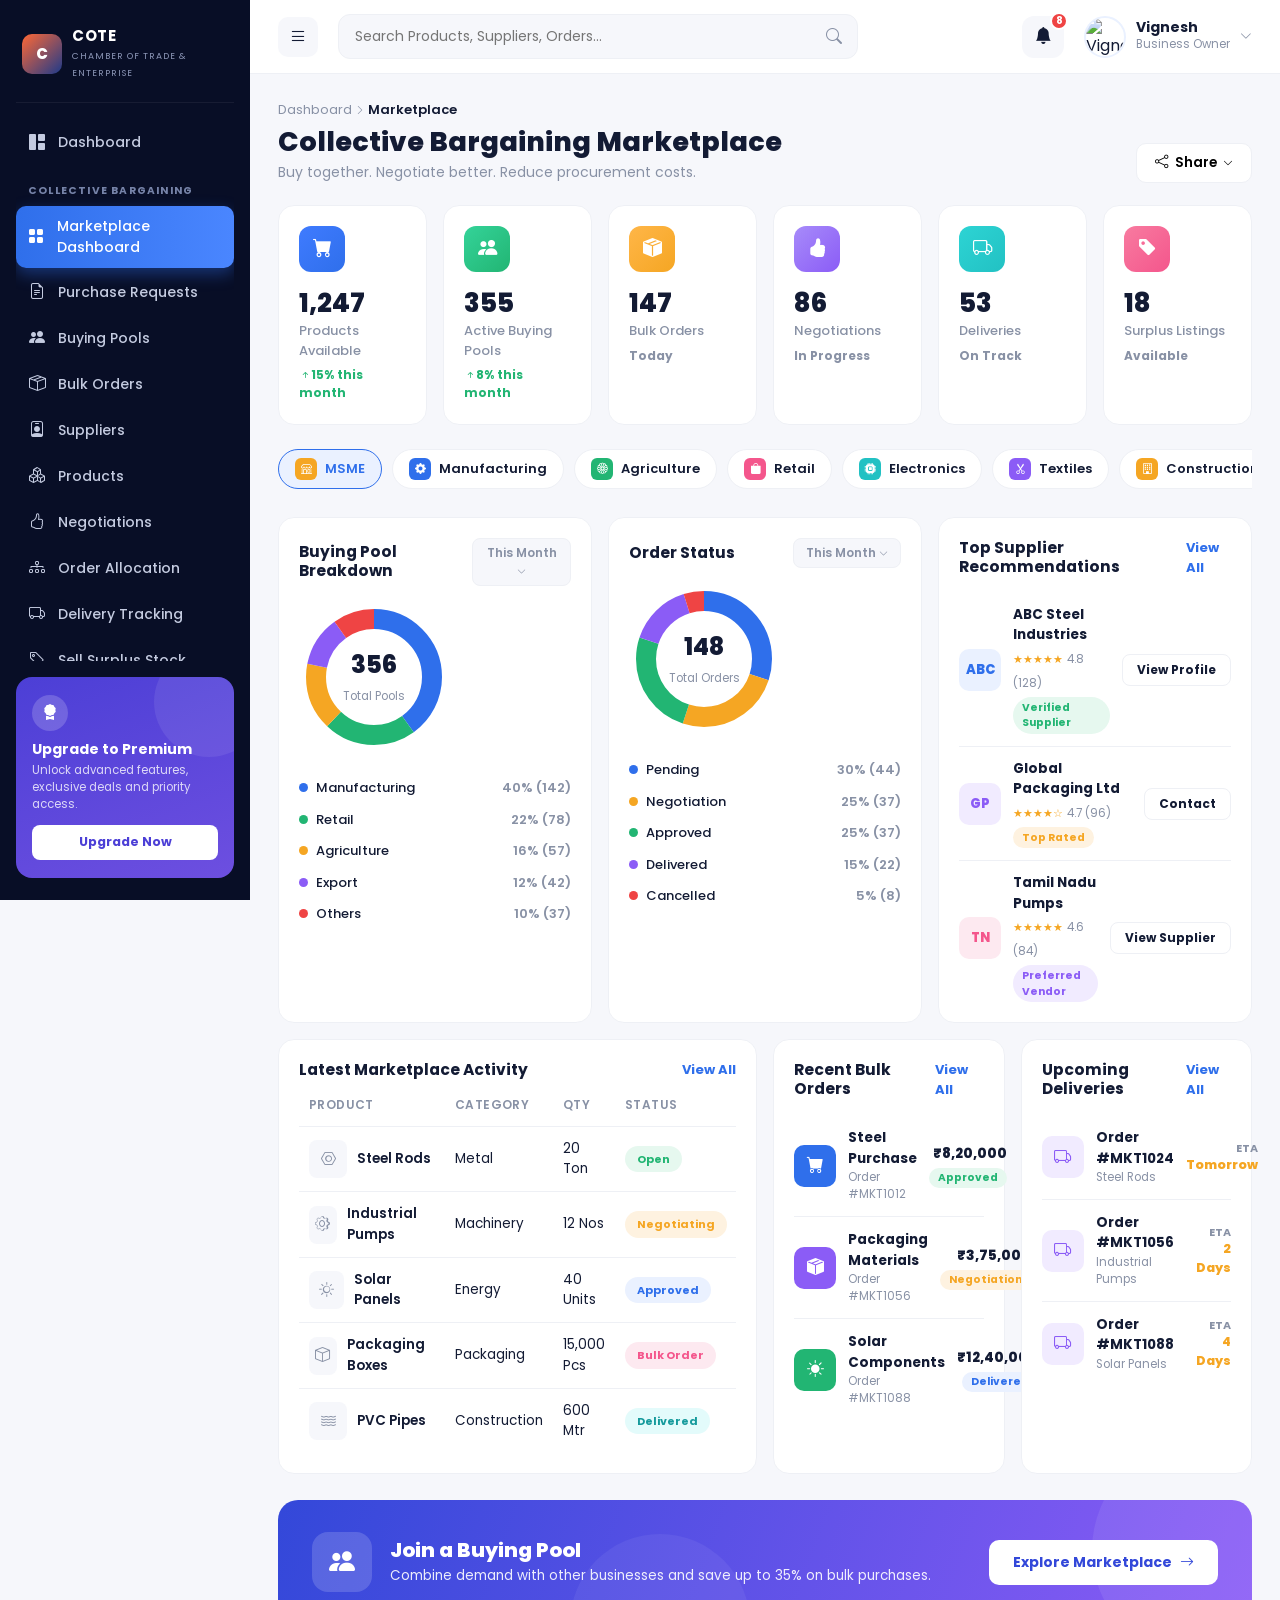
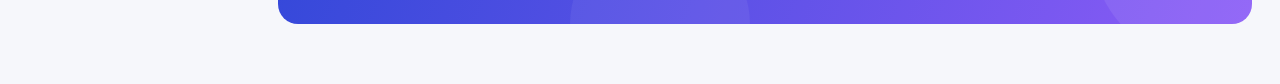
==== business-aitechnology.html @ 26757ec9 "Add files via upload initial website upload" ====
<!DOCTYPE html>
<html lang="en">
<head>
<meta charset="UTF-8">
<meta name="viewport" content="width=device-width, initial-scale=1.0">
<title>COTE | Collective Bargaining Marketplace</title>
<link href="https://cdn.jsdelivr.net/npm/bootstrap@5.3.3/dist/css/bootstrap.min.css" rel="stylesheet">
<link href="https://cdn.jsdelivr.net/npm/bootstrap-icons@1.11.3/font/bootstrap-icons.css" rel="stylesheet">
<link href="https://fonts.googleapis.com/css2?family=Poppins:wght@400;500;600;700;800&display=swap" rel="stylesheet">
<style>
:root{
  --navy:#0d1a3f;
  --navy-2:#101f4c;
  --blue:#2f6feb;
  --blue-light:#eaf1ff;
  --green:#22b573;
  --green-light:#e6f8ef;
  --orange:#f5a623;
  --orange-light:#fef2e0;
  --purple:#8b5cf6;
  --purple-light:#f1ebff;
  --teal:#22c1c3;
  --teal-light:#e3fbfb;
  --pink:#f4568c;
  --pink-light:#fde9f0;
  --red:#ef4444;
  --text-dark:#131b34;
  --text-muted:#8891a5;
  --border:#eef0f5;
  --bg:#f6f7fb;
  --card-radius:16px;
   --navy-darker:#080E26; 
}
*{box-sizing:border-box;}
body{
 font-family:'Poppins',sans-serif;
    background:var(--bg);
    color:var(--text-dark);
    -webkit-font-smoothing:antialiased;
}
a{text-decoration:none;color:inherit;}
::-webkit-scrollbar{width:8px;height:8px;}
::-webkit-scrollbar-thumb{background:#d7dbe6;border-radius:10px;}

/* ============ LAYOUT ============ */
.app-shell{display:flex;min-height:100vh;}

/* ============ SIDEBAR ============ */
.sidebar{
  width:250px;
  min-width:250px;
   background:var(--navy-darker);color:#CBD5E1;padding:24px 18px 20px;
  color:#fff;
  display:flex;
  flex-direction:column;
  padding:22px 16px;
  position:fixed;
  top:0;left:0;bottom:0;
  z-index:1040;
  transition:transform .35s ease;
}

.brand{
    display:flex;align-items:center;gap:10px;
    padding:6px 6px 22px;
    border-bottom:1px solid rgba(255,255,255,0.06);
    margin-bottom:18px;
  }
  .brand .logo-mark{
    width:40px;height:40px;border-radius:10px;
    background:linear-gradient(135deg,#FF6835,#1E3A8A);
    display:flex;align-items:center;justify-content:center;
    font-weight:800;color:#fff;font-size:15px;letter-spacing:.5px;
    flex-shrink:0;
  }
  .brand .brand-text{line-height:1.1;}
  .brand .brand-text b{display:block;font-size:15px;color:#fff;letter-spacing:.5px;}
  .brand .brand-text span{font-size:9px;color:#8B95B5;letter-spacing:1px;text-transform:uppercase;}

@keyframes spinIn{from{transform:rotate(-90deg) scale(.5);opacity:0;}to{transform:rotate(0) scale(1);opacity:1;}}
.sidebar .brand h1{font-size:19px;font-weight:800;letter-spacing:1px;margin:0;line-height:1;}
.sidebar .brand small{font-size:9px;letter-spacing:2px;color:#9aa4c2;display:block;margin-top:2px;}

.nav-section-label{
  font-size:10.5px;letter-spacing:1.2px;color:#7683a8;
  padding:16px 12px 6px;font-weight:700;
}
.sidebar-nav{list-style:none;padding:0;margin:0;flex:1;overflow-y:auto;}
.sidebar-nav li{margin-bottom:2px;}
.sidebar-nav a{
  display:flex;align-items:center;gap:12px;
  padding:10px 12px;border-radius:10px;
  color:#c4cbe0;font-size:14px;font-weight:500;
  transition:all .2s ease;position:relative;
}
.sidebar-nav a i{font-size:16px;width:18px;text-align:center;}
.sidebar-nav a:hover{background:rgba(255,255,255,.06);color:#fff;transform:translateX(3px);}
.sidebar-nav a.active{
  background:linear-gradient(90deg,var(--blue),#4a86ff);
  color:#fff;
  box-shadow:0 6px 16px rgba(47,111,235,.4);
}

.premium-card{
  margin-top:16px;
  background:linear-gradient(160deg,#4c3fd6,#6d4fe0);
  border-radius:16px;padding:18px 16px;
  position:relative;overflow:hidden;
}
.premium-card::after{
  content:"";position:absolute;right:-30px;top:-30px;
  width:110px;height:110px;border-radius:50%;
  background:rgba(255,255,255,.08);
}
.premium-card .crown{
  width:36px;height:36px;border-radius:50%;background:rgba(255,255,255,.18);
  display:flex;align-items:center;justify-content:center;margin-bottom:10px;
}
.premium-card h6{font-size:14px;font-weight:700;margin-bottom:4px;}
.premium-card p{font-size:11.5px;color:#dcd7f7;margin-bottom:12px;}
.premium-card .btn-upgrade{
  background:#fff;color:#4c3fd6;font-weight:700;font-size:12.5px;
  border:none;padding:8px 16px;border-radius:8px;width:100%;
  transition:transform .2s ease;
}
.premium-card .btn-upgrade:hover{transform:translateY(-2px);box-shadow:0 6px 14px rgba(0,0,0,.25);}

/* ============ MAIN ============ */
.main-content{
  margin-left:250px;
  flex:1;
  min-width:0;
  transition:margin-left .35s ease;
}
.topbar{
  background:#fff;border-bottom:1px solid var(--border);
  padding:14px 28px;display:flex;align-items:center;gap:20px;
  position:sticky;top:0;z-index:1030;
}
.burger-btn{
  border:none;background:var(--bg);width:40px;height:40px;border-radius:10px;
  display:flex;align-items:center;justify-content:center;font-size:18px;color:var(--text-dark);
  flex-shrink:0;
}
.search-wrap{flex:1;max-width:520px;position:relative;}
.search-wrap input{
  width:100%;background:var(--bg);border:1px solid var(--border);
  border-radius:12px;padding:11px 44px 11px 16px;font-size:14px;outline:none;
  transition:box-shadow .2s ease, border-color .2s ease;
}
.search-wrap input:focus{border-color:var(--blue);box-shadow:0 0 0 4px var(--blue-light);}
.search-wrap i{position:absolute;right:16px;top:50%;transform:translateY(-50%);color:var(--text-muted);}

.topbar-right{margin-left:auto;display:flex;align-items:center;gap:20px;}
.bell-wrap{position:relative;width:42px;height:42px;border-radius:12px;background:var(--bg);display:flex;align-items:center;justify-content:center;font-size:17px;flex-shrink:0;}
.bell-wrap .badge-dot{
  position:absolute;top:-4px;right:-4px;background:var(--red);color:#fff;
  font-size:10px;font-weight:700;min-width:18px;height:18px;border-radius:50%;
  display:flex;align-items:center;justify-content:center;border:2px solid #fff;
  animation:pulseBadge 2s infinite;
}
@keyframes pulseBadge{0%,100%{transform:scale(1);}50%{transform:scale(1.15);}}
.user-chip{display:flex;align-items:center;gap:10px;cursor:pointer;}
.user-chip img{width:42px;height:42px;border-radius:50%;object-fit:cover;border:2px solid var(--blue-light);}
.user-chip .name{font-size:14px;font-weight:700;line-height:1.1;}
.user-chip .role{font-size:11.5px;color:var(--text-muted);}

.page-wrap{padding:26px 28px 60px;}
.page-head{display:flex;flex-wrap:wrap;justify-content:space-between;align-items:flex-end;gap:14px;margin-bottom:22px;}
.page-head h2{font-size:27px;font-weight:800;margin:0;}
.page-head p{color:var(--text-muted);font-size:14px;margin:4px 0 0;}
.breadcrumb-mini{font-size:13px;color:var(--text-muted);margin-bottom:6px;}
.breadcrumb-mini span.current{color:var(--text-dark);font-weight:600;}
.btn-share{
  background:#fff;border:1px solid var(--border);border-radius:10px;
  padding:9px 18px;font-weight:600;font-size:13.5px;display:flex;align-items:center;gap:6px;
  transition:all .2s ease;
}
.btn-share:hover{border-color:var(--blue);color:var(--blue);}

/* ============ STAT CARDS ============ */
.stat-card{
  background:#fff;border-radius:var(--card-radius);padding:20px;
  border:1px solid var(--border);height:100%;
  transition:transform .25s ease, box-shadow .25s ease;
  opacity:0;transform:translateY(16px);
  animation:riseIn .5s ease forwards;
}
.stat-card:hover{transform:translateY(-5px);box-shadow:0 14px 30px rgba(20,30,70,.09);}
@keyframes riseIn{to{opacity:1;transform:translateY(0);}}
.stat-icon{
  width:46px;height:46px;border-radius:12px;
  display:flex;align-items:center;justify-content:center;font-size:19px;color:#fff;margin-bottom:16px;
}
.stat-card h3{font-size:26px;font-weight:800;margin:0 0 2px;}
.stat-card .stat-label{font-size:13px;color:var(--text-muted);font-weight:500;}
.stat-card .stat-trend{font-size:12px;font-weight:700;margin-top:6px;display:inline-block;}
.trend-up{color:var(--green);}
.trend-neutral{color:var(--text-muted);}

/* ============ QUICK FILTERS ============ */
.filters-row{
  display:flex;gap:10px;overflow-x:auto;padding-bottom:6px;margin-bottom:22px;
  scrollbar-width:none;
}
.filters-row::-webkit-scrollbar{display:none;}
.filter-chip{
  flex-shrink:0;display:flex;align-items:center;gap:8px;
  background:#fff;border:1px solid var(--border);border-radius:30px;
  padding:8px 16px;font-size:13px;font-weight:600;color:var(--text-dark);
  cursor:pointer;transition:all .2s ease;white-space:nowrap;
}
.filter-chip:hover, .filter-chip.active{border-color:var(--blue);background:var(--blue-light);color:var(--blue);}
.filter-chip .fi{width:22px;height:22px;border-radius:6px;display:flex;align-items:center;justify-content:center;font-size:11px;color:#fff;}
.filter-more{
  flex-shrink:0;width:38px;height:38px;border-radius:50%;background:#fff;
  border:1px solid var(--border);display:flex;align-items:center;justify-content:center;
}

/* ============ PANEL ============ */
.panel{
  background:#fff;border-radius:var(--card-radius);border:1px solid var(--border);
  padding:20px;height:100%;
}
.panel-head{display:flex;align-items:center;justify-content:space-between;margin-bottom:16px;}
.panel-head h5{font-size:15.5px;font-weight:700;margin:0;}
.panel-head .btn-mini{
  font-size:12px;font-weight:600;color:var(--text-muted);
  background:var(--bg);border:1px solid var(--border);border-radius:8px;padding:5px 12px;
}
.link-view-all{font-size:13px;font-weight:700;color:var(--blue);}

/* Donut */
.donut-wrap{display:flex;align-items:center;gap:20px;flex-wrap:wrap;}
.donut-svg{position:relative;flex-shrink:0;}
.donut-center{
  position:absolute;top:50%;left:50%;transform:translate(-50%,-50%);
  text-align:center;
}
.donut-center .num{font-size:24px;font-weight:800;display:block;}
.donut-center .lbl{font-size:11.5px;color:var(--text-muted);}
.legend-list{list-style:none;padding:0;margin:0;flex:1;min-width:150px;}
.legend-list li{display:flex;align-items:center;gap:8px;font-size:13px;padding:6px 0;justify-content:space-between;}
.legend-list .dot{width:9px;height:9px;border-radius:50%;flex-shrink:0;}
.legend-list .lname{display:flex;align-items:center;gap:8px;color:var(--text-dark);font-weight:500;}
.legend-list .lval{color:var(--text-muted);font-weight:600;}

/* Supplier list */
.supplier-item{display:flex;align-items:center;gap:12px;padding:12px 0;border-bottom:1px solid var(--border);}
.supplier-item:last-child{border-bottom:none;padding-bottom:0;}
.supplier-avatar{
  width:42px;height:42px;border-radius:10px;background:var(--blue-light);color:var(--blue);
  display:flex;align-items:center;justify-content:center;font-weight:800;font-size:13px;flex-shrink:0;
}
.supplier-item .sname{font-weight:700;font-size:13.5px;}
.supplier-item .stars{color:#f5a623;font-size:11px;}
.supplier-item .rating-num{color:var(--text-muted);font-size:11.5px;}
.badge-tag{font-size:10.5px;font-weight:700;padding:3px 9px;border-radius:20px;display:inline-block;margin-top:3px;}
.badge-verified{background:var(--green-light);color:var(--green);}
.badge-toprated{background:var(--orange-light);color:var(--orange);}
.badge-preferred{background:var(--purple-light);color:var(--purple);}
.btn-outline-mini{
  border:1px solid var(--border);background:#fff;color:var(--text-dark);
  font-size:12px;font-weight:700;padding:6px 14px;border-radius:8px;white-space:nowrap;
  transition:all .2s ease;
}
.btn-outline-mini:hover{background:var(--blue);border-color:var(--blue);color:#fff;}

/* Table */
.activity-table{width:100%;border-collapse:collapse;font-size:13.5px;}
.activity-table th{
  text-align:left;color:var(--text-muted);font-weight:600;font-size:12px;
  padding:0 10px 12px;border-bottom:1px solid var(--border);text-transform:uppercase;letter-spacing:.4px;
}
.activity-table td{padding:12px 10px;border-bottom:1px solid var(--border);vertical-align:middle;}
.activity-table tr:last-child td{border-bottom:none;}
.activity-table tr{transition:background .2s ease;}
.activity-table tbody tr:hover{background:var(--bg);}
.prod-cell{display:flex;align-items:center;gap:10px;font-weight:600;}
.prod-thumb{width:38px;height:38px;border-radius:8px;background:var(--bg);display:flex;align-items:center;justify-content:center;color:var(--text-muted);font-size:15px;}
.avatars-stack{display:flex;align-items:center;}
.avatars-stack .av{
  width:24px;height:24px;border-radius:50%;background:var(--blue-light);color:var(--blue);
  font-size:9px;font-weight:700;display:flex;align-items:center;justify-content:center;
  border:2px solid #fff;margin-left:-8px;
}
.avatars-stack .av:first-child{margin-left:0;}
.avatars-stack .more{color:var(--text-muted);font-size:11.5px;margin-left:6px;}
.status-pill{font-size:11px;font-weight:700;padding:5px 12px;border-radius:20px;display:inline-block;}
.status-open{background:var(--green-light);color:var(--green);}
.status-negotiating{background:var(--orange-light);color:var(--orange);}
.status-approved{background:var(--blue-light);color:var(--blue);}
.status-bulk{background:var(--pink-light);color:var(--pink);}
.status-delivered{background:var(--teal-light);color:#159a9c;}
.btn-view-row{
  border:1px solid var(--border);background:#fff;font-size:12px;font-weight:700;
  padding:6px 16px;border-radius:8px;transition:all .2s ease;
}
.btn-view-row:hover{background:var(--navy);border-color:var(--navy);color:#fff;}

/* Order/delivery list */
.order-item{display:flex;align-items:center;gap:12px;padding:13px 0;border-bottom:1px solid var(--border);}
.order-item:last-child{border-bottom:none;}
.order-icon{width:42px;height:42px;border-radius:10px;display:flex;align-items:center;justify-content:center;color:#fff;font-size:17px;flex-shrink:0;}
.order-item .oname{font-weight:700;font-size:13.5px;}
.order-item .osub{font-size:11.5px;color:var(--text-muted);}
.order-amt{font-weight:800;font-size:13.5px;text-align:right;}
.order-status-mini{font-size:10.5px;font-weight:700;padding:2px 9px;border-radius:12px;display:inline-block;margin-top:4px;}

.delivery-icon{width:42px;height:42px;border-radius:10px;background:var(--purple-light);color:var(--purple);display:flex;align-items:center;justify-content:center;font-size:17px;flex-shrink:0;}
.eta-badge{font-size:11px;font-weight:700;color:var(--text-muted);text-align:right;}
.eta-badge .eta-val{color:var(--orange);display:block;font-weight:800;font-size:12.5px;}

/* CTA Banner */
.cta-banner{
  margin-top:26px;border-radius:20px;padding:32px 34px;
  background:linear-gradient(110deg,#3348d9,#8b5cf6 100%);
  display:flex;align-items:center;justify-content:space-between;gap:20px;flex-wrap:wrap;
  color:#fff;position:relative;overflow:hidden;
}
.cta-banner::before{
  content:"";position:absolute;right:-60px;top:-60px;width:220px;height:220px;
  background:rgba(255,255,255,.08);border-radius:50%;
}
.cta-banner::after{
  content:"";position:absolute;left:30%;bottom:-90px;width:180px;height:180px;
  background:rgba(255,255,255,.06);border-radius:50%;
}
.cta-left{display:flex;align-items:center;gap:18px;position:relative;z-index:1;}
.cta-icon-group{
  width:60px;height:60px;border-radius:16px;background:rgba(255,255,255,.16);
  display:flex;align-items:center;justify-content:center;font-size:26px;flex-shrink:0;
}
.cta-banner h4{font-size:20px;font-weight:800;margin:0 0 4px;}
.cta-banner p{font-size:13.5px;opacity:.9;margin:0;}
.btn-explore{
  background:#fff;color:#3348d9;font-weight:700;padding:12px 24px;border-radius:10px;
  display:flex;align-items:center;gap:8px;font-size:14px;position:relative;z-index:1;
  transition:transform .2s ease;flex-shrink:0;
}
.btn-explore:hover{transform:translateX(4px);color:#3348d9;}

/* ============ RESPONSIVE ============ */
.sidebar-overlay{display:none;}
@media (max-width: 991.98px){
  .sidebar{transform:translateX(-100%);}
  .sidebar.open{transform:translateX(0);}
  .main-content{margin-left:0;}
  .sidebar-overlay{
    display:none;position:fixed;inset:0;background:rgba(10,15,35,.5);z-index:1035;
  }
  .sidebar-overlay.show{display:block;}
  .search-wrap{max-width:none;}
}
@media (max-width: 767.98px){
  .page-wrap{padding:18px 14px 40px;}
  .topbar{padding:12px 14px;gap:12px;}
  .user-chip .name, .user-chip .role{display:none;}
  .page-head h2{font-size:21px;}
  .cta-banner{padding:24px;flex-direction:column;text-align:center;}
  .cta-left{flex-direction:column;text-align:center;}
  .btn-explore{width:100%;justify-content:center;}
  .donut-wrap{justify-content:center;}
  .activity-table{font-size:12px;}
  .activity-table th:nth-child(3), .activity-table td:nth-child(3){display:none;}
}
@media (max-width: 575.98px){
  .stat-card h3{font-size:22px;}
  .activity-table th:nth-child(2), .activity-table td:nth-child(2){display:none;}
}
.fade-up{opacity:0;transform:translateY(20px);transition:opacity .6s ease, transform .6s ease;}
.fade-up.in{opacity:1;transform:translateY(0);}
</style>
</head>
<body>

<div class="app-shell">

  <div class="sidebar-overlay" id="sidebarOverlay"></div>

  <!-- SIDEBAR -->
   <aside class="sidebar" id="sidebar">
    <div class="brand">
      <div class="logo-mark">C</div>
      <div class="brand-text"><b>COTE</b><span>Chamber of Trade &amp; Enterprise</span></div>
    </div>

    <ul class="sidebar-nav">
      <li><a href="#"><i class="bi bi-grid-1x2-fill"></i> Dashboard</a></li>
      <li class="nav-section-label">COLLECTIVE BARGAINING</li>
      <li><a href="#" class="active"><i class="bi bi-grid-fill"></i> Marketplace Dashboard</a></li>
      <li><a href="#"><i class="bi bi-file-earmark-text"></i> Purchase Requests</a></li>
      <li><a href="#"><i class="bi bi-people-fill"></i> Buying Pools</a></li>
      <li><a href="#"><i class="bi bi-box-seam"></i> Bulk Orders</a></li>
      <li><a href="#"><i class="bi bi-person-badge"></i> Suppliers</a></li>
      <li><a href="#"><i class="bi bi-boxes"></i> Products</a></li>
      <li><a href="#"><i class="bi bi-hand-thumbs-up"></i> Negotiations</a></li>
      <li><a href="#"><i class="bi bi-diagram-3"></i> Order Allocation</a></li>
      <li><a href="#"><i class="bi bi-truck"></i> Delivery Tracking</a></li>
      <li><a href="#"><i class="bi bi-tag"></i> Sell Surplus Stock</a></li>
    </ul>

    <div class="premium-card">
      <div class="crown"><i class="bi bi-award-fill"></i></div>
      <h6>Upgrade to Premium</h6>
      <p>Unlock advanced features, exclusive deals and priority access.</p>
      <button class="btn-upgrade">Upgrade Now</button>
    </div>
  </aside>

  <!-- MAIN -->
  <div class="main-content">

    <!-- TOPBAR -->
    <div class="topbar">
      <button class="burger-btn" id="burgerBtn"><i class="bi bi-list"></i></button>
      <div class="search-wrap">
        <input type="text" placeholder="Search Products, Suppliers, Orders...">
        <i class="bi bi-search"></i>
      </div>
      <div class="topbar-right">
        <div class="bell-wrap"><i class="bi bi-bell-fill"></i><span class="badge-dot">8</span></div>
        <div class="user-chip">
          <img src="https://i.pravatar.cc/80?img=13" alt="Vignesh">
          <div>
            <div class="name">Vignesh</div>
            <div class="role">Business Owner</div>
          </div>
          <i class="bi bi-chevron-down" style="font-size:12px;color:var(--text-muted)"></i>
        </div>
      </div>
    </div>

    <div class="page-wrap">

      <!-- PAGE HEAD -->
      <div class="page-head">
        <div>
          <div class="breadcrumb-mini">Dashboard <i class="bi bi-chevron-right" style="font-size:10px;"></i> <span class="current">Marketplace</span></div>
          <h2>Collective Bargaining Marketplace</h2>
          <p>Buy together. Negotiate better. Reduce procurement costs.</p>
        </div>
        <button class="btn-share"><i class="bi bi-share"></i> Share <i class="bi bi-chevron-down" style="font-size:10px;"></i></button>
      </div>

      <!-- STAT CARDS -->
      <div class="row g-3 mb-4" id="statRow">
        <div class="col-6 col-md-4 col-xl-2">
          <div class="stat-card" style="animation-delay:.05s">
            <div class="stat-icon" style="background:linear-gradient(135deg,#3f7bff,#2f6feb)"><i class="bi bi-cart-fill"></i></div>
            <h3 data-count="1248">0</h3>
            <div class="stat-label">Products Available</div>
            <span class="stat-trend trend-up"><i class="bi bi-arrow-up-short"></i>15% this month</span>
          </div>
        </div>
        <div class="col-6 col-md-4 col-xl-2">
          <div class="stat-card" style="animation-delay:.1s">
            <div class="stat-icon" style="background:linear-gradient(135deg,#34d399,#22b573)"><i class="bi bi-people-fill"></i></div>
            <h3 data-count="356">0</h3>
            <div class="stat-label">Active Buying Pools</div>
            <span class="stat-trend trend-up"><i class="bi bi-arrow-up-short"></i>8% this month</span>
          </div>
        </div>
        <div class="col-6 col-md-4 col-xl-2">
          <div class="stat-card" style="animation-delay:.15s">
            <div class="stat-icon" style="background:linear-gradient(135deg,#ffb648,#f5a623)"><i class="bi bi-box-seam-fill"></i></div>
            <h3 data-count="148">0</h3>
            <div class="stat-label">Bulk Orders</div>
            <span class="stat-trend trend-neutral">Today</span>
          </div>
        </div>
        <div class="col-6 col-md-4 col-xl-2">
          <div class="stat-card" style="animation-delay:.2s">
            <div class="stat-icon" style="background:linear-gradient(135deg,#a78bfa,#8b5cf6)"><i class="bi bi-hand-thumbs-up-fill"></i></div>
            <h3 data-count="87">0</h3>
            <div class="stat-label">Negotiations</div>
            <span class="stat-trend trend-neutral">In Progress</span>
          </div>
        </div>
        <div class="col-6 col-md-4 col-xl-2">
          <div class="stat-card" style="animation-delay:.25s">
            <div class="stat-icon" style="background:linear-gradient(135deg,#2dd4d4,#22c1c3)"><i class="bi bi-truck"></i></div>
            <h3 data-count="54">0</h3>
            <div class="stat-label">Deliveries</div>
            <span class="stat-trend trend-neutral">On Track</span>
          </div>
        </div>
        <div class="col-6 col-md-4 col-xl-2">
          <div class="stat-card" style="animation-delay:.3s">
            <div class="stat-icon" style="background:linear-gradient(135deg,#f87ba0,#f4568c)"><i class="bi bi-tag-fill"></i></div>
            <h3 data-count="19">0</h3>
            <div class="stat-label">Surplus Listings</div>
            <span class="stat-trend trend-neutral">Available</span>
          </div>
        </div>
      </div>

      <!-- QUICK FILTERS -->
      <div class="filters-row" id="filtersRow">
        <div class="filter-chip active"><span class="fi" style="background:#f5a623"><i class="bi bi-shop"></i></span>MSME</div>
        <div class="filter-chip"><span class="fi" style="background:#2f6feb"><i class="bi bi-gear-fill"></i></span>Manufacturing</div>
        <div class="filter-chip"><span class="fi" style="background:#22b573"><i class="bi bi-flower1"></i></span>Agriculture</div>
        <div class="filter-chip"><span class="fi" style="background:#f4568c"><i class="bi bi-bag-fill"></i></span>Retail</div>
        <div class="filter-chip"><span class="fi" style="background:#22c1c3"><i class="bi bi-cpu-fill"></i></span>Electronics</div>
        <div class="filter-chip"><span class="fi" style="background:#8b5cf6"><i class="bi bi-scissors"></i></span>Textiles</div>
        <div class="filter-chip"><span class="fi" style="background:#f5a623"><i class="bi bi-building"></i></span>Construction</div>
        <div class="filter-chip"><span class="fi" style="background:#2f6feb"><i class="bi bi-truck-front-fill"></i></span>Automobile</div>
        <div class="filter-chip"><span class="fi" style="background:#22b573"><i class="bi bi-globe"></i></span>Export</div>
        <div class="filter-chip"><span class="fi" style="background:#f4568c"><i class="bi bi-heart-pulse-fill"></i></span>Healthcare</div>
        <div class="filter-chip"><span class="fi" style="background:#ef4444"><i class="bi bi-basket-fill"></i></span>Food Industry</div>
        <div class="filter-more"><i class="bi bi-chevron-right"></i></div>
      </div>

      <!-- CHARTS + SUPPLIERS -->
      <div class="row g-3 mb-3">
        <div class="col-lg-4">
          <div class="panel fade-up">
            <div class="panel-head">
              <h5>Buying Pool Breakdown</h5>
              <button class="btn-mini">This Month <i class="bi bi-chevron-down" style="font-size:9px;"></i></button>
            </div>
            <div class="donut-wrap">
              <div class="donut-svg">
                <svg width="150" height="150" viewBox="0 0 150 150">
                  <circle class="donut-seg" cx="75" cy="75" r="58" fill="none" stroke="#2f6feb" stroke-width="20" stroke-dasharray="0 364.4" transform="rotate(-90 75 75)" data-pct="40"/>
                  <circle class="donut-seg" cx="75" cy="75" r="58" fill="none" stroke="#22b573" stroke-width="20" stroke-dasharray="0 364.4" transform="rotate(-90 75 75)" data-pct="22"/>
                  <circle class="donut-seg" cx="75" cy="75" r="58" fill="none" stroke="#f5a623" stroke-width="20" stroke-dasharray="0 364.4" transform="rotate(-90 75 75)" data-pct="16"/>
                  <circle class="donut-seg" cx="75" cy="75" r="58" fill="none" stroke="#8b5cf6" stroke-width="20" stroke-dasharray="0 364.4" transform="rotate(-90 75 75)" data-pct="12"/>
                  <circle class="donut-seg" cx="75" cy="75" r="58" fill="none" stroke="#ef4444" stroke-width="20" stroke-dasharray="0 364.4" transform="rotate(-90 75 75)" data-pct="10"/>
                </svg>
                <div class="donut-center"><span class="num">356</span><span class="lbl">Total Pools</span></div>
              </div>
              <ul class="legend-list">
                <li><span class="lname"><span class="dot" style="background:#2f6feb"></span>Manufacturing</span><span class="lval">40% (142)</span></li>
                <li><span class="lname"><span class="dot" style="background:#22b573"></span>Retail</span><span class="lval">22% (78)</span></li>
                <li><span class="lname"><span class="dot" style="background:#f5a623"></span>Agriculture</span><span class="lval">16% (57)</span></li>
                <li><span class="lname"><span class="dot" style="background:#8b5cf6"></span>Export</span><span class="lval">12% (42)</span></li>
                <li><span class="lname"><span class="dot" style="background:#ef4444"></span>Others</span><span class="lval">10% (37)</span></li>
              </ul>
            </div>
          </div>
        </div>

        <div class="col-lg-4">
          <div class="panel fade-up">
            <div class="panel-head">
              <h5>Order Status</h5>
              <button class="btn-mini">This Month <i class="bi bi-chevron-down" style="font-size:9px;"></i></button>
            </div>
            <div class="donut-wrap">
              <div class="donut-svg">
                <svg width="150" height="150" viewBox="0 0 150 150">
                  <circle class="donut-seg" cx="75" cy="75" r="58" fill="none" stroke="#2f6feb" stroke-width="20" stroke-dasharray="0 364.4" transform="rotate(-90 75 75)" data-pct="30"/>
                  <circle class="donut-seg" cx="75" cy="75" r="58" fill="none" stroke="#f5a623" stroke-width="20" stroke-dasharray="0 364.4" transform="rotate(-90 75 75)" data-pct="25"/>
                  <circle class="donut-seg" cx="75" cy="75" r="58" fill="none" stroke="#22b573" stroke-width="20" stroke-dasharray="0 364.4" transform="rotate(-90 75 75)" data-pct="25"/>
                  <circle class="donut-seg" cx="75" cy="75" r="58" fill="none" stroke="#8b5cf6" stroke-width="20" stroke-dasharray="0 364.4" transform="rotate(-90 75 75)" data-pct="15"/>
                  <circle class="donut-seg" cx="75" cy="75" r="58" fill="none" stroke="#ef4444" stroke-width="20" stroke-dasharray="0 364.4" transform="rotate(-90 75 75)" data-pct="5"/>
                </svg>
                <div class="donut-center"><span class="num">148</span><span class="lbl">Total Orders</span></div>
              </div>
              <ul class="legend-list">
                <li><span class="lname"><span class="dot" style="background:#2f6feb"></span>Pending</span><span class="lval">30% (44)</span></li>
                <li><span class="lname"><span class="dot" style="background:#f5a623"></span>Negotiation</span><span class="lval">25% (37)</span></li>
                <li><span class="lname"><span class="dot" style="background:#22b573"></span>Approved</span><span class="lval">25% (37)</span></li>
                <li><span class="lname"><span class="dot" style="background:#8b5cf6"></span>Delivered</span><span class="lval">15% (22)</span></li>
                <li><span class="lname"><span class="dot" style="background:#ef4444"></span>Cancelled</span><span class="lval">5% (8)</span></li>
              </ul>
            </div>
          </div>
        </div>

        <div class="col-lg-4">
          <div class="panel fade-up">
            <div class="panel-head">
              <h5>Top Supplier Recommendations</h5>
              <a href="#" class="link-view-all">View All</a>
            </div>

            <div class="supplier-item">
              <div class="supplier-avatar">ABC</div>
              <div class="flex-grow-1">
                <div class="sname">ABC Steel Industries</div>
                <div><span class="stars">★★★★★</span> <span class="rating-num">4.8 (128)</span></div>
                <span class="badge-tag badge-verified">Verified Supplier</span>
              </div>
              <button class="btn-outline-mini">View Profile</button>
            </div>

            <div class="supplier-item">
              <div class="supplier-avatar" style="background:var(--purple-light);color:var(--purple)">GP</div>
              <div class="flex-grow-1">
                <div class="sname">Global Packaging Ltd</div>
                <div><span class="stars">★★★★☆</span> <span class="rating-num">4.7 (96)</span></div>
                <span class="badge-tag badge-toprated">Top Rated</span>
              </div>
              <button class="btn-outline-mini">Contact</button>
            </div>

            <div class="supplier-item">
              <div class="supplier-avatar" style="background:var(--pink-light);color:var(--pink)">TN</div>
              <div class="flex-grow-1">
                <div class="sname">Tamil Nadu Pumps</div>
                <div><span class="stars">★★★★★</span> <span class="rating-num">4.6 (84)</span></div>
                <span class="badge-tag badge-preferred">Preferred Vendor</span>
              </div>
              <button class="btn-outline-mini">View Supplier</button>
            </div>
          </div>
        </div>
      </div>

      <!-- ACTIVITY + ORDERS + DELIVERIES -->
      <div class="row g-3">
        <div class="col-lg-6">
          <div class="panel fade-up">
            <div class="panel-head">
              <h5>Latest Marketplace Activity</h5>
              <a href="#" class="link-view-all">View All</a>
            </div>
            <div class="table-responsive">
              <table class="activity-table">
                <thead>
                  <tr><th>Product</th><th>Category</th><th>Qty</th><th>Status</th><th></th></tr>
                </thead>
                <tbody>
                  <tr>
                    <td><div class="prod-cell"><span class="prod-thumb"><i class="bi bi-nut"></i></span>Steel Rods</div></td>
                    <td>Metal</td><td>20 Ton</td>
                    <td><span class="status-pill status-open">Open</span></td>
                    <td><button class="btn-view-row">View</button></td>
                  </tr>
                  <tr>
                    <td><div class="prod-cell"><span class="prod-thumb"><i class="bi bi-gear"></i></span>Industrial Pumps</div></td>
                    <td>Machinery</td><td>12 Nos</td>
                    <td><span class="status-pill status-negotiating">Negotiating</span></td>
                    <td><button class="btn-view-row">View</button></td>
                  </tr>
                  <tr>
                    <td><div class="prod-cell"><span class="prod-thumb"><i class="bi bi-sun"></i></span>Solar Panels</div></td>
                    <td>Energy</td><td>40 Units</td>
                    <td><span class="status-pill status-approved">Approved</span></td>
                    <td><button class="btn-view-row">View</button></td>
                  </tr>
                  <tr>
                    <td><div class="prod-cell"><span class="prod-thumb"><i class="bi bi-box"></i></span>Packaging Boxes</div></td>
                    <td>Packaging</td><td>15,000 Pcs</td>
                    <td><span class="status-pill status-bulk">Bulk Order</span></td>
                    <td><button class="btn-view-row">View</button></td>
                  </tr>
                  <tr>
                    <td><div class="prod-cell"><span class="prod-thumb"><i class="bi bi-water"></i></span>PVC Pipes</div></td>
                    <td>Construction</td><td>600 Mtr</td>
                    <td><span class="status-pill status-delivered">Delivered</span></td>
                    <td><button class="btn-view-row">View</button></td>
                  </tr>
                </tbody>
              </table>
            </div>
          </div>
        </div>

        <div class="col-lg-3 col-md-6">
          <div class="panel fade-up">
            <div class="panel-head">
              <h5>Recent Bulk Orders</h5>
              <a href="#" class="link-view-all">View All</a>
            </div>
            <div class="order-item">
              <div class="order-icon" style="background:var(--blue)"><i class="bi bi-cart-fill"></i></div>
              <div class="flex-grow-1">
                <div class="oname">Steel Purchase</div>
                <div class="osub">Order #MKT1012</div>
              </div>
              <div class="order-amt">₹8,20,000<br><span class="order-status-mini" style="background:var(--green-light);color:var(--green)">Approved</span></div>
            </div>
            <div class="order-item">
              <div class="order-icon" style="background:var(--purple)"><i class="bi bi-box-seam-fill"></i></div>
              <div class="flex-grow-1">
                <div class="oname">Packaging Materials</div>
                <div class="osub">Order #MKT1056</div>
              </div>
              <div class="order-amt">₹3,75,000<br><span class="order-status-mini" style="background:var(--orange-light);color:var(--orange)">Negotiation</span></div>
            </div>
            <div class="order-item">
              <div class="order-icon" style="background:var(--green)"><i class="bi bi-brightness-high-fill"></i></div>
              <div class="flex-grow-1">
                <div class="oname">Solar Components</div>
                <div class="osub">Order #MKT1088</div>
              </div>
              <div class="order-amt">₹12,40,000<br><span class="order-status-mini" style="background:var(--blue-light);color:var(--blue)">Delivered</span></div>
            </div>
          </div>
        </div>

        <div class="col-lg-3 col-md-6">
          <div class="panel fade-up">
            <div class="panel-head">
              <h5>Upcoming Deliveries</h5>
              <a href="#" class="link-view-all">View All</a>
            </div>
            <div class="order-item">
              <div class="delivery-icon"><i class="bi bi-truck"></i></div>
              <div class="flex-grow-1">
                <div class="oname">Order #MKT1024</div>
                <div class="osub">Steel Rods</div>
              </div>
              <div class="eta-badge">ETA<span class="eta-val">Tomorrow</span></div>
            </div>
            <div class="order-item">
              <div class="delivery-icon"><i class="bi bi-truck"></i></div>
              <div class="flex-grow-1">
                <div class="oname">Order #MKT1056</div>
                <div class="osub">Industrial Pumps</div>
              </div>
              <div class="eta-badge">ETA<span class="eta-val">2 Days</span></div>
            </div>
            <div class="order-item">
              <div class="delivery-icon"><i class="bi bi-truck"></i></div>
              <div class="flex-grow-1">
                <div class="oname">Order #MKT1088</div>
                <div class="osub">Solar Panels</div>
              </div>
              <div class="eta-badge">ETA<span class="eta-val">4 Days</span></div>
            </div>
          </div>
        </div>
      </div>

      <!-- CTA BANNER -->
      <div class="cta-banner fade-up">
        <div class="cta-left">
          <div class="cta-icon-group"><i class="bi bi-people-fill"></i></div>
          <div>
            <h4>Join a Buying Pool</h4>
            <p>Combine demand with other businesses and save up to 35% on bulk purchases.</p>
          </div>
        </div>
        <a href="#" class="btn-explore">Explore Marketplace <i class="bi bi-arrow-right"></i></a>
      </div>

    </div>
  </div>
</div>

<script>
// Sidebar toggle (mobile)
const sidebar = document.getElementById('sidebar');
const overlay = document.getElementById('sidebarOverlay');
const burger = document.getElementById('burgerBtn');
function toggleSidebar(){
  sidebar.classList.toggle('open');
  overlay.classList.toggle('show');
}
burger.addEventListener('click', toggleSidebar);
overlay.addEventListener('click', toggleSidebar);

// Filter chip active toggle
document.querySelectorAll('.filter-chip').forEach(chip=>{
  chip.addEventListener('click', ()=>{
    document.querySelectorAll('.filter-chip').forEach(c=>c.classList.remove('active'));
    chip.classList.add('active');
  });
});

// Count-up animation for stat numbers
function animateCount(el){
  const target = parseInt(el.getAttribute('data-count'), 10);
  const duration = 1200;
  const start = performance.now();
  function tick(now){
    const progress = Math.min((now - start) / duration, 1);
    const eased = 1 - Math.pow(1 - progress, 3);
    el.textContent = Math.floor(eased * target).toLocaleString('en-IN');
    if(progress < 1) requestAnimationFrame(tick);
    else el.textContent = target.toLocaleString('en-IN');
  }
  requestAnimationFrame(tick);
}

// Donut chart draw animation
function animateDonut(svg){
  const circumference = 364.4;
  const segs = svg.querySelectorAll('.donut-seg');
  let offsetAcc = 0;
  segs.forEach(seg=>{
    const pct = parseFloat(seg.getAttribute('data-pct'));
    const segLen = (pct/100) * circumference;
    const gap = circumference - segLen;
    seg.style.strokeDashoffset = -offsetAcc;
    // animate stroke-dasharray from 0
    let currentLen = 0;
    const duration = 900;
    const start = performance.now();
    function tick(now){
      const progress = Math.min((now-start)/duration,1);
      currentLen = segLen * progress;
      seg.setAttribute('stroke-dasharray', currentLen + ' ' + (circumference - currentLen));
      if(progress < 1) requestAnimationFrame(tick);
    }
    requestAnimationFrame(tick);
    offsetAcc += segLen;
  });
}

// IntersectionObserver to trigger animations when visible
const io = new IntersectionObserver((entries)=>{
  entries.forEach(entry=>{
    if(entry.isIntersecting){
      entry.target.classList.add('in');
      io.unobserve(entry.target);
    }
  });
},{threshold:.15});
document.querySelectorAll('.fade-up').forEach(el=>io.observe(el));

// Trigger counters + donuts on load
window.addEventListener('load', ()=>{
  document.querySelectorAll('[data-count]').forEach(el=>animateCount(el));
  document.querySelectorAll('.donut-svg svg').forEach(svg=>animateDonut(svg));
});
</script>
</body>
</html>
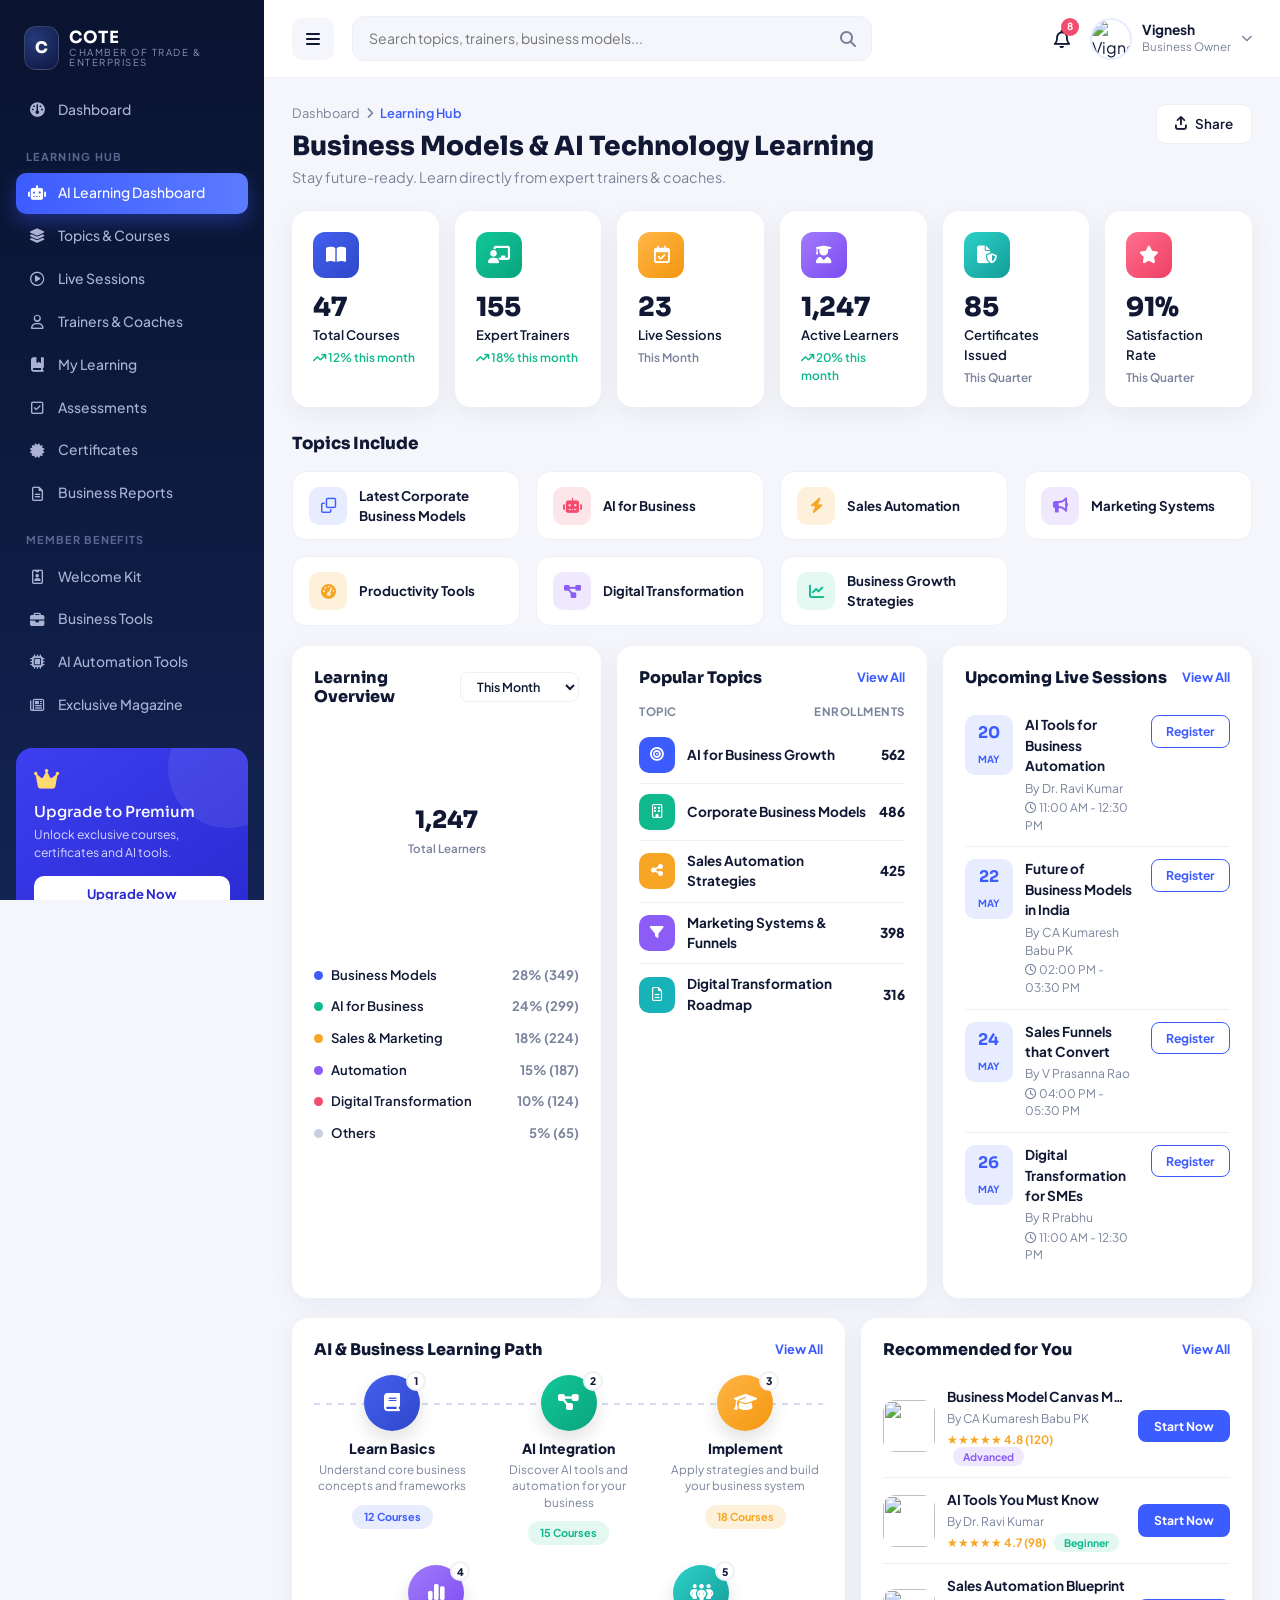
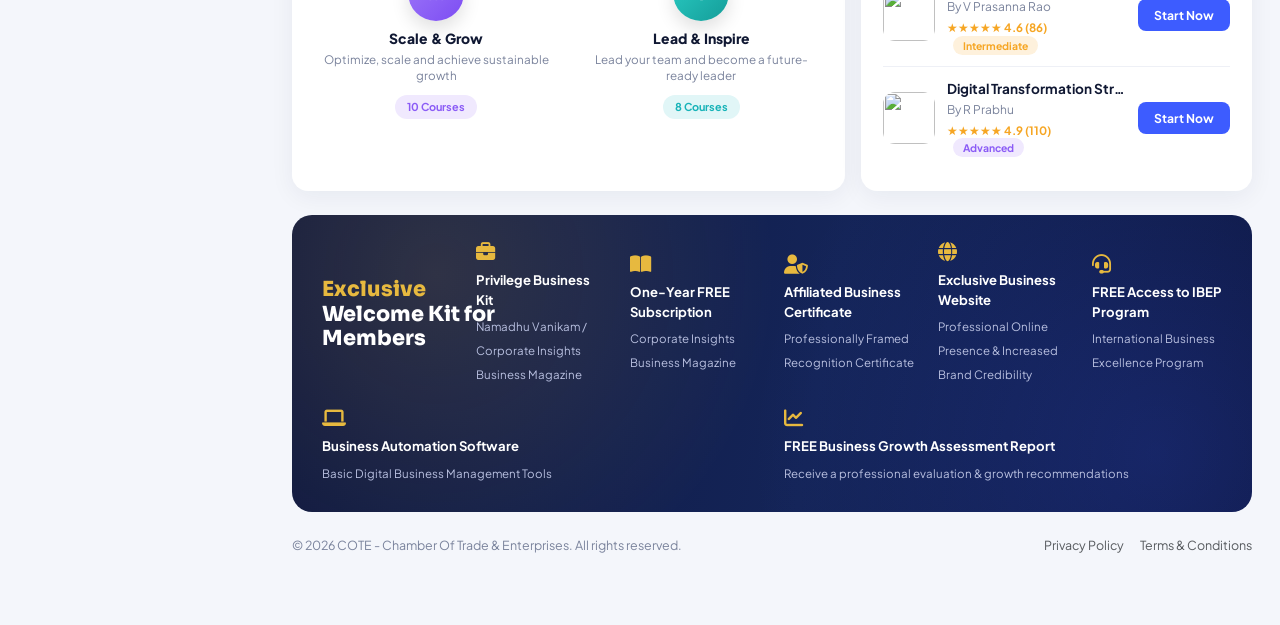
==== commit fe4b8116: "Update business-aitechnology.html" ====
--- a/business-aitechnology.html
+++ b/business-aitechnology.html
@@ -3,821 +3,870 @@
 <head>
 <meta charset="UTF-8">
 <meta name="viewport" content="width=device-width, initial-scale=1.0">
-<title>COTE | Collective Bargaining Marketplace</title>
-<link href="https://cdn.jsdelivr.net/npm/bootstrap@5.3.3/dist/css/bootstrap.min.css" rel="stylesheet">
-<link href="https://cdn.jsdelivr.net/npm/bootstrap-icons@1.11.3/font/bootstrap-icons.css" rel="stylesheet">
-<link href="https://fonts.googleapis.com/css2?family=Poppins:wght@400;500;600;700;800&display=swap" rel="stylesheet">
+<title>COTE | Business Models &amp; AI Technology Learning</title>
+
+<!-- Bootstrap 5 -->
+<link href="https://cdnjs.cloudflare.com/ajax/libs/bootstrap/5.3.3/css/bootstrap.min.css" rel="stylesheet">
+<!-- Font Awesome -->
+<link href="https://cdnjs.cloudflare.com/ajax/libs/font-awesome/6.5.2/css/all.min.css" rel="stylesheet">
+<!-- Google Fonts -->
+<link rel="preconnect" href="https://fonts.googleapis.com">
+<link href="https://fonts.googleapis.com/css2?family=Plus+Jakarta+Sans:wght@400;500;600;700;800&family=Sora:wght@600;700;800&display=swap" rel="stylesheet">
+<!-- Chart.js -->
+<script src="https://cdnjs.cloudflare.com/ajax/libs/Chart.js/4.4.4/chart.umd.min.js"></script>
+
 <style>
 :root{
-  --navy:#0d1a3f;
-  --navy-2:#101f4c;
-  --blue:#2f6feb;
-  --blue-light:#eaf1ff;
-  --green:#22b573;
-  --green-light:#e6f8ef;
-  --orange:#f5a623;
-  --orange-light:#fef2e0;
+  --navy-950:#0a1330;
+  --navy-900:#0d1b40;
+  --navy-800:#132353;
+  --blue:#3d5cff;
+  --blue-soft:#e8ecff;
+  --green:#0fb98d;
+  --green-soft:#e2f8f1;
+  --orange:#f6a624;
+  --orange-soft:#fef1dc;
   --purple:#8b5cf6;
-  --purple-light:#f1ebff;
-  --teal:#22c1c3;
-  --teal-light:#e3fbfb;
-  --pink:#f4568c;
-  --pink-light:#fde9f0;
-  --red:#ef4444;
-  --text-dark:#131b34;
-  --text-muted:#8891a5;
-  --border:#eef0f5;
-  --bg:#f6f7fb;
-  --card-radius:16px;
-   --navy-darker:#080E26; 
-}
+  --purple-soft:#f0e9fe;
+  --teal:#17b3b8;
+  --teal-soft:#e1f6f7;
+  --red:#f24d6e;
+  --red-soft:#fde6ea;
+  --gold:#e7b93f;
+  --ink:#101833;
+  --muted:#7a839c;
+  --line:#eef0f6;
+  --bg:#f4f6fb;
+  --card:#ffffff;
+  --radius:16px;
+  --shadow:0 6px 24px rgba(20,30,70,.06);
+  --shadow-hover:0 14px 34px rgba(20,30,70,.12);
+}
+
 *{box-sizing:border-box;}
+html{scroll-behavior:smooth;}
 body{
- font-family:'Poppins',sans-serif;
-    background:var(--bg);
-    color:var(--text-dark);
-    -webkit-font-smoothing:antialiased;
-}
-a{text-decoration:none;color:inherit;}
-::-webkit-scrollbar{width:8px;height:8px;}
-::-webkit-scrollbar-thumb{background:#d7dbe6;border-radius:10px;}
-
-/* ============ LAYOUT ============ */
-.app-shell{display:flex;min-height:100vh;}
-
-/* ============ SIDEBAR ============ */
+  font-family:'Plus Jakarta Sans', sans-serif;
+  background:var(--bg);
+  color:var(--ink);
+  margin:0;
+  overflow-x:hidden;
+}
+h1,h2,h3,.font-display{font-family:'Sora', sans-serif;}
+
+::-webkit-scrollbar{width:8px; height:8px;}
+::-webkit-scrollbar-thumb{background:#c7cee0; border-radius:8px;}
+::-webkit-scrollbar-track{background:transparent;}
+
+@media (prefers-reduced-motion: reduce){
+  *{animation-duration:0.001ms !important; transition-duration:0.001ms !important;}
+}
+
+/* ===== Layout ===== */
+.app-shell{display:flex; min-height:100vh;}
+
+/* ===== Sidebar ===== */
 .sidebar{
-  width:250px;
-  min-width:250px;
-   background:var(--navy-darker);color:#CBD5E1;padding:24px 18px 20px;
-  color:#fff;
-  display:flex;
-  flex-direction:column;
-  padding:22px 16px;
+  width:264px;
+  flex-shrink:0;
+  background:linear-gradient(180deg,var(--navy-950),var(--navy-900) 55%, var(--navy-800));
+  color:#cdd4ea;
   position:fixed;
-  top:0;left:0;bottom:0;
+  top:0; left:0; bottom:0;
+  overflow-y:auto;
+  padding:22px 16px 24px;
   z-index:1040;
   transition:transform .35s ease;
 }
-
-.brand{
-    display:flex;align-items:center;gap:10px;
-    padding:6px 6px 22px;
-    border-bottom:1px solid rgba(255,255,255,0.06);
-    margin-bottom:18px;
-  }
-  .brand .logo-mark{
-    width:40px;height:40px;border-radius:10px;
-    background:linear-gradient(135deg,#FF6835,#1E3A8A);
-    display:flex;align-items:center;justify-content:center;
-    font-weight:800;color:#fff;font-size:15px;letter-spacing:.5px;
-    flex-shrink:0;
-  }
-  .brand .brand-text{line-height:1.1;}
-  .brand .brand-text b{display:block;font-size:15px;color:#fff;letter-spacing:.5px;}
-  .brand .brand-text span{font-size:9px;color:#8B95B5;letter-spacing:1px;text-transform:uppercase;}
-
-@keyframes spinIn{from{transform:rotate(-90deg) scale(.5);opacity:0;}to{transform:rotate(0) scale(1);opacity:1;}}
-.sidebar .brand h1{font-size:19px;font-weight:800;letter-spacing:1px;margin:0;line-height:1;}
-.sidebar .brand small{font-size:9px;letter-spacing:2px;color:#9aa4c2;display:block;margin-top:2px;}
+.sidebar::-webkit-scrollbar{width:5px;}
+.brand{display:flex; align-items:center; gap:10px; padding:4px 8px 20px; color:#fff;}
+.brand .logo-badge{
+  width:44px;height:44px;border-radius:12px;
+  background:radial-gradient(circle at 30% 30%, #263a7a, #0d1740);
+  display:flex;align-items:center;justify-content:center;
+  border:1px solid rgba(255,255,255,.15);
+  font-weight:800; font-family:'Sora',sans-serif; font-size:1rem; color:#fff;
+}
+.brand .brand-text{line-height:1.05;}
+.brand .brand-text b{font-family:'Sora',sans-serif; font-size:1.05rem; letter-spacing:.5px;}
+.brand .brand-text small{display:block; font-size:.6rem; letter-spacing:1.5px; color:#8b93b8;}
 
 .nav-section-label{
-  font-size:10.5px;letter-spacing:1.2px;color:#7683a8;
-  padding:16px 12px 6px;font-weight:700;
-}
-.sidebar-nav{list-style:none;padding:0;margin:0;flex:1;overflow-y:auto;}
-.sidebar-nav li{margin-bottom:2px;}
-.sidebar-nav a{
-  display:flex;align-items:center;gap:12px;
-  padding:10px 12px;border-radius:10px;
-  color:#c4cbe0;font-size:14px;font-weight:500;
-  transition:all .2s ease;position:relative;
-}
-.sidebar-nav a i{font-size:16px;width:18px;text-align:center;}
-.sidebar-nav a:hover{background:rgba(255,255,255,.06);color:#fff;transform:translateX(3px);}
-.sidebar-nav a.active{
-  background:linear-gradient(90deg,var(--blue),#4a86ff);
-  color:#fff;
-  box-shadow:0 6px 16px rgba(47,111,235,.4);
+  font-size:.68rem; letter-spacing:1.3px; color:#5c6690;
+  text-transform:uppercase; margin:18px 10px 8px; font-weight:700;
+}
+.side-link{
+  display:flex; align-items:center; gap:12px;
+  padding:10px 12px; border-radius:10px; color:#aab2d4;
+  text-decoration:none; font-size:.87rem; font-weight:500;
+  margin-bottom:2px; position:relative;
+  transition:all .2s ease;
+}
+.side-link i{width:18px; text-align:center; font-size:.9rem;}
+.side-link:hover{background:rgba(255,255,255,.06); color:#fff; transform:translateX(3px);}
+.side-link.active{
+  background:linear-gradient(90deg, var(--blue), #5b7bff);
+  color:#fff; box-shadow:0 8px 18px rgba(61,92,255,.35);
 }
 
 .premium-card{
-  margin-top:16px;
-  background:linear-gradient(160deg,#4c3fd6,#6d4fe0);
-  border-radius:16px;padding:18px 16px;
-  position:relative;overflow:hidden;
+  margin-top:22px; padding:20px 18px; border-radius:16px;
+  background:linear-gradient(145deg,#3d3ff0,#2a2ad0);
+  color:#fff; position:relative; overflow:hidden;
 }
 .premium-card::after{
-  content:"";position:absolute;right:-30px;top:-30px;
-  width:110px;height:110px;border-radius:50%;
-  background:rgba(255,255,255,.08);
-}
-.premium-card .crown{
-  width:36px;height:36px;border-radius:50%;background:rgba(255,255,255,.18);
-  display:flex;align-items:center;justify-content:center;margin-bottom:10px;
-}
-.premium-card h6{font-size:14px;font-weight:700;margin-bottom:4px;}
-.premium-card p{font-size:11.5px;color:#dcd7f7;margin-bottom:12px;}
-.premium-card .btn-upgrade{
-  background:#fff;color:#4c3fd6;font-weight:700;font-size:12.5px;
-  border:none;padding:8px 16px;border-radius:8px;width:100%;
+  content:''; position:absolute; width:120px; height:120px; border-radius:50%;
+  background:rgba(255,255,255,.08); top:-40px; right:-40px;
+}
+.premium-card i.crown{font-size:1.4rem; color:#ffd873;}
+.premium-card h6{font-family:'Sora',sans-serif; margin:10px 0 4px; font-size:.95rem;}
+.premium-card p{font-size:.76rem; color:#d7d9ff; margin-bottom:14px;}
+.btn-upgrade{
+  background:#fff; color:#2a2ad0; border:none; font-weight:700;
+  border-radius:10px; padding:8px 0; width:100%; font-size:.82rem;
   transition:transform .2s ease;
 }
-.premium-card .btn-upgrade:hover{transform:translateY(-2px);box-shadow:0 6px 14px rgba(0,0,0,.25);}
-
-/* ============ MAIN ============ */
-.main-content{
-  margin-left:250px;
-  flex:1;
-  min-width:0;
-  transition:margin-left .35s ease;
-}
+.btn-upgrade:hover{transform:translateY(-2px); box-shadow:0 8px 16px rgba(0,0,0,.2);}
+
+.sidebar-toggle-btn{display:none;}
+
+/* ===== Main ===== */
+.main{
+  margin-left:264px;
+  width:calc(100% - 264px);
+  min-height:100vh;
+}
+
+/* Topbar */
 .topbar{
-  background:#fff;border-bottom:1px solid var(--border);
-  padding:14px 28px;display:flex;align-items:center;gap:20px;
-  position:sticky;top:0;z-index:1030;
-}
-.burger-btn{
-  border:none;background:var(--bg);width:40px;height:40px;border-radius:10px;
-  display:flex;align-items:center;justify-content:center;font-size:18px;color:var(--text-dark);
-  flex-shrink:0;
-}
-.search-wrap{flex:1;max-width:520px;position:relative;}
+  display:flex; align-items:center; gap:18px;
+  padding:16px 28px; background:#fff; border-bottom:1px solid var(--line);
+  position:sticky; top:0; z-index:1030;
+}
+#hamburgerBtn{
+  border:none; background:var(--bg); width:42px; height:42px; border-radius:10px;
+  display:flex; align-items:center; justify-content:center; color:var(--ink);
+}
+.search-wrap{position:relative; flex:1; max-width:520px;}
 .search-wrap input{
-  width:100%;background:var(--bg);border:1px solid var(--border);
-  border-radius:12px;padding:11px 44px 11px 16px;font-size:14px;outline:none;
+  width:100%; border:1px solid var(--line); background:var(--bg);
+  border-radius:12px; padding:11px 44px 11px 16px; font-size:.88rem; outline:none;
   transition:box-shadow .2s ease, border-color .2s ease;
 }
-.search-wrap input:focus{border-color:var(--blue);box-shadow:0 0 0 4px var(--blue-light);}
-.search-wrap i{position:absolute;right:16px;top:50%;transform:translateY(-50%);color:var(--text-muted);}
-
-.topbar-right{margin-left:auto;display:flex;align-items:center;gap:20px;}
-.bell-wrap{position:relative;width:42px;height:42px;border-radius:12px;background:var(--bg);display:flex;align-items:center;justify-content:center;font-size:17px;flex-shrink:0;}
-.bell-wrap .badge-dot{
-  position:absolute;top:-4px;right:-4px;background:var(--red);color:#fff;
-  font-size:10px;font-weight:700;min-width:18px;height:18px;border-radius:50%;
-  display:flex;align-items:center;justify-content:center;border:2px solid #fff;
-  animation:pulseBadge 2s infinite;
-}
-@keyframes pulseBadge{0%,100%{transform:scale(1);}50%{transform:scale(1.15);}}
-.user-chip{display:flex;align-items:center;gap:10px;cursor:pointer;}
-.user-chip img{width:42px;height:42px;border-radius:50%;object-fit:cover;border:2px solid var(--blue-light);}
-.user-chip .name{font-size:14px;font-weight:700;line-height:1.1;}
-.user-chip .role{font-size:11.5px;color:var(--text-muted);}
-
-.page-wrap{padding:26px 28px 60px;}
-.page-head{display:flex;flex-wrap:wrap;justify-content:space-between;align-items:flex-end;gap:14px;margin-bottom:22px;}
-.page-head h2{font-size:27px;font-weight:800;margin:0;}
-.page-head p{color:var(--text-muted);font-size:14px;margin:4px 0 0;}
-.breadcrumb-mini{font-size:13px;color:var(--text-muted);margin-bottom:6px;}
-.breadcrumb-mini span.current{color:var(--text-dark);font-weight:600;}
+.search-wrap input:focus{border-color:var(--blue); box-shadow:0 0 0 4px var(--blue-soft);}
+.search-wrap i{position:absolute; right:16px; top:50%; transform:translateY(-50%); color:var(--muted);}
+
+.topbar-right{margin-left:auto; display:flex; align-items:center; gap:20px;}
+.bell-wrap{position:relative; cursor:pointer; color:var(--ink); font-size:1.15rem;}
+.bell-badge{
+  position:absolute; top:-7px; right:-9px; background:var(--red); color:#fff;
+  font-size:.62rem; font-weight:700; width:18px; height:18px; border-radius:50%;
+  display:flex; align-items:center; justify-content:center;
+  animation:pulse-badge 2.2s infinite;
+}
+@keyframes pulse-badge{0%,100%{transform:scale(1);}50%{transform:scale(1.15);}}
+.user-chip{display:flex; align-items:center; gap:10px; cursor:pointer;}
+.user-chip img{width:42px; height:42px; border-radius:50%; object-fit:cover; border:2px solid var(--blue-soft);}
+.user-chip .name{font-size:.86rem; font-weight:700; line-height:1.15;}
+.user-chip .role{font-size:.72rem; color:var(--muted);}
+
+/* Content padding */
+.content{padding:26px 28px 60px;}
+
+.page-header{
+  display:flex; justify-content:space-between; align-items:flex-start; flex-wrap:wrap; gap:14px;
+  margin-bottom:22px;
+}
+.page-header h1{font-size:1.65rem; font-weight:800; margin:0 0 4px;}
+.page-header p{color:var(--muted); font-size:.9rem; margin:0;}
+.breadcrumb-mini{font-size:.8rem; color:var(--muted); margin-bottom:8px;}
+.breadcrumb-mini span{color:var(--blue); font-weight:600;}
 .btn-share{
-  background:#fff;border:1px solid var(--border);border-radius:10px;
-  padding:9px 18px;font-weight:600;font-size:13.5px;display:flex;align-items:center;gap:6px;
-  transition:all .2s ease;
-}
-.btn-share:hover{border-color:var(--blue);color:var(--blue);}
-
-/* ============ STAT CARDS ============ */
+  border:1px solid var(--line); background:#fff; border-radius:10px;
+  padding:9px 18px; font-weight:600; font-size:.84rem; color:var(--ink);
+  display:flex; align-items:center; gap:8px;
+}
+.btn-share:hover{background:var(--bg);}
+
+/* Reveal on scroll */
+.reveal{opacity:0; transform:translateY(18px); transition:opacity .6s ease, transform .6s ease;}
+.reveal.in{opacity:1; transform:translateY(0);}
+
+/* Stat cards */
 .stat-card{
-  background:#fff;border-radius:var(--card-radius);padding:20px;
-  border:1px solid var(--border);height:100%;
+  background:var(--card); border-radius:var(--radius); padding:20px;
+  box-shadow:var(--shadow); height:100%;
   transition:transform .25s ease, box-shadow .25s ease;
-  opacity:0;transform:translateY(16px);
-  animation:riseIn .5s ease forwards;
-}
-.stat-card:hover{transform:translateY(-5px);box-shadow:0 14px 30px rgba(20,30,70,.09);}
-@keyframes riseIn{to{opacity:1;transform:translateY(0);}}
+  border:1px solid transparent;
+}
+.stat-card:hover{transform:translateY(-6px); box-shadow:var(--shadow-hover); border-color:var(--line);}
 .stat-icon{
-  width:46px;height:46px;border-radius:12px;
-  display:flex;align-items:center;justify-content:center;font-size:19px;color:#fff;margin-bottom:16px;
-}
-.stat-card h3{font-size:26px;font-weight:800;margin:0 0 2px;}
-.stat-card .stat-label{font-size:13px;color:var(--text-muted);font-weight:500;}
-.stat-card .stat-trend{font-size:12px;font-weight:700;margin-top:6px;display:inline-block;}
-.trend-up{color:var(--green);}
-.trend-neutral{color:var(--text-muted);}
-
-/* ============ QUICK FILTERS ============ */
-.filters-row{
-  display:flex;gap:10px;overflow-x:auto;padding-bottom:6px;margin-bottom:22px;
-  scrollbar-width:none;
-}
-.filters-row::-webkit-scrollbar{display:none;}
-.filter-chip{
-  flex-shrink:0;display:flex;align-items:center;gap:8px;
-  background:#fff;border:1px solid var(--border);border-radius:30px;
-  padding:8px 16px;font-size:13px;font-weight:600;color:var(--text-dark);
-  cursor:pointer;transition:all .2s ease;white-space:nowrap;
-}
-.filter-chip:hover, .filter-chip.active{border-color:var(--blue);background:var(--blue-light);color:var(--blue);}
-.filter-chip .fi{width:22px;height:22px;border-radius:6px;display:flex;align-items:center;justify-content:center;font-size:11px;color:#fff;}
-.filter-more{
-  flex-shrink:0;width:38px;height:38px;border-radius:50%;background:#fff;
-  border:1px solid var(--border);display:flex;align-items:center;justify-content:center;
-}
-
-/* ============ PANEL ============ */
-.panel{
-  background:#fff;border-radius:var(--card-radius);border:1px solid var(--border);
-  padding:20px;height:100%;
-}
-.panel-head{display:flex;align-items:center;justify-content:space-between;margin-bottom:16px;}
-.panel-head h5{font-size:15.5px;font-weight:700;margin:0;}
-.panel-head .btn-mini{
-  font-size:12px;font-weight:600;color:var(--text-muted);
-  background:var(--bg);border:1px solid var(--border);border-radius:8px;padding:5px 12px;
-}
-.link-view-all{font-size:13px;font-weight:700;color:var(--blue);}
-
-/* Donut */
-.donut-wrap{display:flex;align-items:center;gap:20px;flex-wrap:wrap;}
-.donut-svg{position:relative;flex-shrink:0;}
-.donut-center{
-  position:absolute;top:50%;left:50%;transform:translate(-50%,-50%);
-  text-align:center;
-}
-.donut-center .num{font-size:24px;font-weight:800;display:block;}
-.donut-center .lbl{font-size:11.5px;color:var(--text-muted);}
-.legend-list{list-style:none;padding:0;margin:0;flex:1;min-width:150px;}
-.legend-list li{display:flex;align-items:center;gap:8px;font-size:13px;padding:6px 0;justify-content:space-between;}
-.legend-list .dot{width:9px;height:9px;border-radius:50%;flex-shrink:0;}
-.legend-list .lname{display:flex;align-items:center;gap:8px;color:var(--text-dark);font-weight:500;}
-.legend-list .lval{color:var(--text-muted);font-weight:600;}
-
-/* Supplier list */
-.supplier-item{display:flex;align-items:center;gap:12px;padding:12px 0;border-bottom:1px solid var(--border);}
-.supplier-item:last-child{border-bottom:none;padding-bottom:0;}
-.supplier-avatar{
-  width:42px;height:42px;border-radius:10px;background:var(--blue-light);color:var(--blue);
-  display:flex;align-items:center;justify-content:center;font-weight:800;font-size:13px;flex-shrink:0;
-}
-.supplier-item .sname{font-weight:700;font-size:13.5px;}
-.supplier-item .stars{color:#f5a623;font-size:11px;}
-.supplier-item .rating-num{color:var(--text-muted);font-size:11.5px;}
-.badge-tag{font-size:10.5px;font-weight:700;padding:3px 9px;border-radius:20px;display:inline-block;margin-top:3px;}
-.badge-verified{background:var(--green-light);color:var(--green);}
-.badge-toprated{background:var(--orange-light);color:var(--orange);}
-.badge-preferred{background:var(--purple-light);color:var(--purple);}
-.btn-outline-mini{
-  border:1px solid var(--border);background:#fff;color:var(--text-dark);
-  font-size:12px;font-weight:700;padding:6px 14px;border-radius:8px;white-space:nowrap;
-  transition:all .2s ease;
-}
-.btn-outline-mini:hover{background:var(--blue);border-color:var(--blue);color:#fff;}
-
-/* Table */
-.activity-table{width:100%;border-collapse:collapse;font-size:13.5px;}
-.activity-table th{
-  text-align:left;color:var(--text-muted);font-weight:600;font-size:12px;
-  padding:0 10px 12px;border-bottom:1px solid var(--border);text-transform:uppercase;letter-spacing:.4px;
-}
-.activity-table td{padding:12px 10px;border-bottom:1px solid var(--border);vertical-align:middle;}
-.activity-table tr:last-child td{border-bottom:none;}
-.activity-table tr{transition:background .2s ease;}
-.activity-table tbody tr:hover{background:var(--bg);}
-.prod-cell{display:flex;align-items:center;gap:10px;font-weight:600;}
-.prod-thumb{width:38px;height:38px;border-radius:8px;background:var(--bg);display:flex;align-items:center;justify-content:center;color:var(--text-muted);font-size:15px;}
-.avatars-stack{display:flex;align-items:center;}
-.avatars-stack .av{
-  width:24px;height:24px;border-radius:50%;background:var(--blue-light);color:var(--blue);
-  font-size:9px;font-weight:700;display:flex;align-items:center;justify-content:center;
-  border:2px solid #fff;margin-left:-8px;
-}
-.avatars-stack .av:first-child{margin-left:0;}
-.avatars-stack .more{color:var(--text-muted);font-size:11.5px;margin-left:6px;}
-.status-pill{font-size:11px;font-weight:700;padding:5px 12px;border-radius:20px;display:inline-block;}
-.status-open{background:var(--green-light);color:var(--green);}
-.status-negotiating{background:var(--orange-light);color:var(--orange);}
-.status-approved{background:var(--blue-light);color:var(--blue);}
-.status-bulk{background:var(--pink-light);color:var(--pink);}
-.status-delivered{background:var(--teal-light);color:#159a9c;}
-.btn-view-row{
-  border:1px solid var(--border);background:#fff;font-size:12px;font-weight:700;
-  padding:6px 16px;border-radius:8px;transition:all .2s ease;
-}
-.btn-view-row:hover{background:var(--navy);border-color:var(--navy);color:#fff;}
-
-/* Order/delivery list */
-.order-item{display:flex;align-items:center;gap:12px;padding:13px 0;border-bottom:1px solid var(--border);}
-.order-item:last-child{border-bottom:none;}
-.order-icon{width:42px;height:42px;border-radius:10px;display:flex;align-items:center;justify-content:center;color:#fff;font-size:17px;flex-shrink:0;}
-.order-item .oname{font-weight:700;font-size:13.5px;}
-.order-item .osub{font-size:11.5px;color:var(--text-muted);}
-.order-amt{font-weight:800;font-size:13.5px;text-align:right;}
-.order-status-mini{font-size:10.5px;font-weight:700;padding:2px 9px;border-radius:12px;display:inline-block;margin-top:4px;}
-
-.delivery-icon{width:42px;height:42px;border-radius:10px;background:var(--purple-light);color:var(--purple);display:flex;align-items:center;justify-content:center;font-size:17px;flex-shrink:0;}
-.eta-badge{font-size:11px;font-weight:700;color:var(--text-muted);text-align:right;}
-.eta-badge .eta-val{color:var(--orange);display:block;font-weight:800;font-size:12.5px;}
-
-/* CTA Banner */
-.cta-banner{
-  margin-top:26px;border-radius:20px;padding:32px 34px;
-  background:linear-gradient(110deg,#3348d9,#8b5cf6 100%);
-  display:flex;align-items:center;justify-content:space-between;gap:20px;flex-wrap:wrap;
-  color:#fff;position:relative;overflow:hidden;
-}
-.cta-banner::before{
-  content:"";position:absolute;right:-60px;top:-60px;width:220px;height:220px;
-  background:rgba(255,255,255,.08);border-radius:50%;
-}
-.cta-banner::after{
-  content:"";position:absolute;left:30%;bottom:-90px;width:180px;height:180px;
-  background:rgba(255,255,255,.06);border-radius:50%;
-}
-.cta-left{display:flex;align-items:center;gap:18px;position:relative;z-index:1;}
-.cta-icon-group{
-  width:60px;height:60px;border-radius:16px;background:rgba(255,255,255,.16);
-  display:flex;align-items:center;justify-content:center;font-size:26px;flex-shrink:0;
-}
-.cta-banner h4{font-size:20px;font-weight:800;margin:0 0 4px;}
-.cta-banner p{font-size:13.5px;opacity:.9;margin:0;}
-.btn-explore{
-  background:#fff;color:#3348d9;font-weight:700;padding:12px 24px;border-radius:10px;
-  display:flex;align-items:center;gap:8px;font-size:14px;position:relative;z-index:1;
-  transition:transform .2s ease;flex-shrink:0;
-}
-.btn-explore:hover{transform:translateX(4px);color:#3348d9;}
-
-/* ============ RESPONSIVE ============ */
-.sidebar-overlay{display:none;}
-@media (max-width: 991.98px){
-  .sidebar{transform:translateX(-100%);}
+  width:46px; height:46px; border-radius:12px; display:flex; align-items:center; justify-content:center;
+  font-size:1.1rem; margin-bottom:14px; color:#fff;
+}
+.stat-card h3{font-size:1.65rem; font-weight:800; margin:0 0 2px; font-family:'Sora',sans-serif;}
+.stat-card .label{font-size:.82rem; color:var(--ink); font-weight:600;}
+.stat-card .delta{font-size:.74rem; color:var(--green); font-weight:600; margin-top:4px;}
+.stat-card .delta.static{color:var(--muted);}
+
+.bg-blue{background:linear-gradient(135deg,#4361ee,#2f46c9);}
+.bg-green{background:linear-gradient(135deg,#12c79a,#0aa47d);}
+.bg-orange{background:linear-gradient(135deg,#ffb648,#f3960e);}
+.bg-purple{background:linear-gradient(135deg,#a17bfa,#7c4cf2);}
+.bg-teal{background:linear-gradient(135deg,#2cd1c8,#149c98);}
+.bg-red{background:linear-gradient(135deg,#ff6f8e,#ef3f63);}
+
+/* Topics pills */
+.section-title{font-size:1.05rem; font-weight:800; margin-bottom:14px; font-family:'Sora',sans-serif;}
+.topic-pill{
+  background:#fff; border:1px solid var(--line); border-radius:14px; padding:14px 16px;
+  display:flex; align-items:center; gap:12px; height:100%; font-size:.83rem; font-weight:700;
+  transition:all .2s ease; cursor:pointer;
+}
+.topic-pill:hover{border-color:var(--blue); box-shadow:var(--shadow-hover); transform:translateY(-3px);}
+.topic-pill .ic{
+  width:38px;height:38px;border-radius:10px;display:flex;align-items:center;justify-content:center;font-size:.95rem;flex-shrink:0;
+}
+
+/* Panel */
+.panel{background:var(--card); border-radius:var(--radius); box-shadow:var(--shadow); padding:22px; height:100%;}
+.panel-head{display:flex; justify-content:space-between; align-items:center; margin-bottom:16px;}
+.panel-head h5{font-size:1rem; font-weight:800; margin:0; font-family:'Sora',sans-serif;}
+.link-all{font-size:.8rem; color:var(--blue); font-weight:700; text-decoration:none;}
+.link-all:hover{text-decoration:underline;}
+.dropdown-toggle-mini{
+  font-size:.78rem; border:1px solid var(--line); border-radius:8px; padding:5px 12px; background:#fff; color:var(--ink); font-weight:600;
+}
+
+.legend-row{display:flex; align-items:center; justify-content:space-between; padding:6px 0; font-size:.82rem;}
+.legend-dot{width:9px;height:9px;border-radius:50%;display:inline-block; margin-right:8px;}
+.legend-label{font-weight:600; color:var(--ink);}
+.legend-val{font-weight:700; color:var(--muted);}
+
+.donut-wrap{position:relative; display:flex; align-items:center; justify-content:center;}
+.donut-center{position:absolute; text-align:center; pointer-events:none;}
+.donut-center h3{font-size:1.5rem; margin:0; font-weight:800;}
+.donut-center span{font-size:.72rem; color:var(--muted); font-weight:600;}
+
+/* Popular topics list */
+.topic-row{display:flex; align-items:center; gap:12px; padding:10px 0; border-bottom:1px solid var(--line);}
+.topic-row:last-child{border-bottom:none;}
+.topic-row .ic{width:36px;height:36px;border-radius:10px;display:flex;align-items:center;justify-content:center;font-size:.85rem;color:#fff;flex-shrink:0;}
+.topic-row .txt{flex:1; font-size:.85rem; font-weight:700;}
+.topic-row .num{font-size:.85rem; font-weight:800; color:var(--ink);}
+.enroll-head{display:flex; justify-content:space-between; font-size:.72rem; color:var(--muted); font-weight:700; text-transform:uppercase; letter-spacing:.5px; margin-bottom:6px;}
+
+/* Live sessions */
+.session-row{display:flex; gap:12px; align-items:flex-start; padding:12px 0; border-bottom:1px solid var(--line);}
+.session-row:last-child{border-bottom:none;}
+.date-box{
+  width:48px; text-align:center; background:var(--blue-soft); border-radius:10px; padding:6px 0; flex-shrink:0;
+}
+.date-box b{display:block; font-size:1rem; color:var(--blue); font-family:'Sora',sans-serif;}
+.date-box small{font-size:.62rem; color:var(--blue); font-weight:700;}
+.session-info{flex:1; min-width:0;}
+.session-info .t{font-size:.85rem; font-weight:700; margin-bottom:2px;}
+.session-info .by{font-size:.76rem; color:var(--muted); margin-bottom:2px;}
+.session-info .time{font-size:.74rem; color:var(--muted);}
+.btn-register{
+  border:1px solid var(--blue); color:var(--blue); background:#fff; border-radius:8px;
+  padding:6px 14px; font-size:.76rem; font-weight:700; flex-shrink:0; transition:all .2s ease;
+}
+.btn-register:hover{background:var(--blue); color:#fff;}
+
+/* Learning path */
+.path-wrap{display:flex; align-items:flex-start; justify-content:space-between; position:relative; flex-wrap:wrap; gap:20px;}
+.path-step{text-align:center; flex:1; min-width:130px; position:relative;}
+.path-circle{
+  width:56px;height:56px;border-radius:50%;display:flex;align-items:center;justify-content:center;
+  color:#fff; font-size:1.15rem; margin:0 auto 10px; position:relative; z-index:2; box-shadow:0 8px 18px rgba(0,0,0,.12);
+}
+.path-step .num-badge{
+  position:absolute; top:-4px; right:calc(50% - 34px); background:#fff; color:var(--ink);
+  width:20px;height:20px;border-radius:50%; font-size:.65rem; font-weight:800;
+  display:flex;align-items:center;justify-content:center; border:2px solid var(--line); z-index:3;
+}
+.path-step h6{font-size:.87rem; font-weight:800; margin:0 0 4px;}
+.path-step p{font-size:.73rem; color:var(--muted); margin-bottom:8px; line-height:1.4;}
+.path-badge{font-size:.68rem; font-weight:700; border-radius:20px; padding:4px 12px; display:inline-block;}
+.path-connector{
+  position:absolute; top:28px; left:0; right:0; height:2px; z-index:1;
+  background:repeating-linear-gradient(90deg, #d7ddef 0 6px, transparent 6px 12px);
+}
+
+/* Recommended */
+.rec-row{display:flex; gap:12px; align-items:center; padding:12px 0; border-bottom:1px solid var(--line);}
+.rec-row:last-child{border-bottom:none;}
+.rec-thumb{width:52px;height:52px;border-radius:12px;object-fit:cover; flex-shrink:0;}
+.rec-info{flex:1; min-width:0;}
+.rec-info .t{font-size:.85rem; font-weight:700; margin-bottom:2px; white-space:nowrap; overflow:hidden; text-overflow:ellipsis;}
+.rec-info .by{font-size:.75rem; color:var(--muted); margin-bottom:3px;}
+.rec-info .stars{font-size:.72rem; color:#f6a624; font-weight:700;}
+.badge-level{font-size:.65rem; font-weight:700; border-radius:20px; padding:3px 10px; margin-left:6px;}
+.btn-start{
+  background:var(--blue); color:#fff; border:none; border-radius:8px; padding:7px 16px;
+  font-size:.76rem; font-weight:700; flex-shrink:0; transition:all .2s ease;
+}
+.btn-start:hover{background:#2a46e0; transform:translateY(-2px); box-shadow:0 8px 16px rgba(61,92,255,.3);}
+
+/* Bottom banner */
+.perks-banner{
+  background:linear-gradient(100deg,#0d1740 0%, #142457 55%, #0d1740 100%);
+  border-radius:20px; padding:28px 30px; color:#fff; position:relative; overflow:hidden;
+}
+.perks-banner::before{
+  content:''; position:absolute; inset:0;
+  background:radial-gradient(circle at 15% 20%, rgba(231,185,63,.15), transparent 40%),
+             radial-gradient(circle at 90% 80%, rgba(61,92,255,.18), transparent 45%);
+}
+.perks-title{position:relative; z-index:2; display:flex; flex-direction:column; gap:2px; min-width:180px;}
+.perks-title .ex{color:var(--gold); font-family:'Sora',sans-serif; font-weight:800; font-size:1.3rem; line-height:1.1;}
+.perks-title .rest{font-family:'Sora',sans-serif; font-weight:800; font-size:1.3rem; line-height:1.1;}
+.perk-item{position:relative; z-index:2; text-align:left; min-width:150px;}
+.perk-item i{color:var(--gold); font-size:1.2rem; margin-bottom:8px; display:block;}
+.perk-item b{font-size:.82rem; display:block; margin-bottom:4px;}
+.perk-item span{font-size:.72rem; color:#b9c0e0; line-height:1.4;}
+
+footer.site-footer{
+  text-align:center; color:var(--muted); font-size:.78rem; padding:24px 0 10px; display:flex; justify-content:space-between; flex-wrap:wrap; gap:8px;
+}
+
+/* Backdrop for mobile sidebar */
+.backdrop{
+  display:none; position:fixed; inset:0; background:rgba(10,15,40,.5); z-index:1035;
+}
+
+/* ===== Responsive ===== */
+@media (max-width:1199.98px){
+  .path-wrap{justify-content:flex-start;}
+  .path-step{min-width:150px;}
+}
+
+@media (max-width:991.98px){
+  .sidebar{transform:translateX(-100%); box-shadow:0 0 40px rgba(0,0,0,.3);}
   .sidebar.open{transform:translateX(0);}
-  .main-content{margin-left:0;}
-  .sidebar-overlay{
-    display:none;position:fixed;inset:0;background:rgba(10,15,35,.5);z-index:1035;
-  }
-  .sidebar-overlay.show{display:block;}
+  .main{margin-left:0; width:100%;}
+  .backdrop.show{display:block;}
+  .path-connector{display:none;}
+  .perks-banner .row > div{margin-bottom:16px;}
+}
+
+@media (max-width:767.98px){
+  .topbar{padding:12px 16px; gap:10px;}
   .search-wrap{max-width:none;}
-}
-@media (max-width: 767.98px){
-  .page-wrap{padding:18px 14px 40px;}
-  .topbar{padding:12px 14px;gap:12px;}
   .user-chip .name, .user-chip .role{display:none;}
-  .page-head h2{font-size:21px;}
-  .cta-banner{padding:24px;flex-direction:column;text-align:center;}
-  .cta-left{flex-direction:column;text-align:center;}
-  .btn-explore{width:100%;justify-content:center;}
-  .donut-wrap{justify-content:center;}
-  .activity-table{font-size:12px;}
-  .activity-table th:nth-child(3), .activity-table td:nth-child(3){display:none;}
-}
-@media (max-width: 575.98px){
-  .stat-card h3{font-size:22px;}
-  .activity-table th:nth-child(2), .activity-table td:nth-child(2){display:none;}
-}
-.fade-up{opacity:0;transform:translateY(20px);transition:opacity .6s ease, transform .6s ease;}
-.fade-up.in{opacity:1;transform:translateY(0);}
+  .content{padding:18px 14px 40px;}
+  .page-header h1{font-size:1.25rem;}
+  .stat-card h3{font-size:1.35rem;}
+  .perks-banner{padding:22px 18px;}
+}
+
+@media (max-width:575.98px){
+  .search-wrap input{font-size:.8rem; padding:9px 40px 9px 12px;}
+  .stat-icon{width:38px;height:38px;font-size:.95rem;}
+  .donut-wrap canvas{max-width:220px !important; max-height:220px !important;}
+}
 </style>
 </head>
 <body>
 
+<div class="backdrop" id="backdrop"></div>
+
 <div class="app-shell">
 
-  <div class="sidebar-overlay" id="sidebarOverlay"></div>
-
-  <!-- SIDEBAR -->
-   <aside class="sidebar" id="sidebar">
+  <!-- ===== SIDEBAR ===== -->
+  <aside class="sidebar" id="sidebar">
     <div class="brand">
-      <div class="logo-mark">C</div>
-      <div class="brand-text"><b>COTE</b><span>Chamber of Trade &amp; Enterprise</span></div>
+      <div class="logo-badge">C</div>
+      <div class="brand-text">
+        <b>COTE</b>
+        <small>CHAMBER OF TRADE &amp; ENTERPRISES</small>
+      </div>
     </div>
 
-    <ul class="sidebar-nav">
-      <li><a href="#"><i class="bi bi-grid-1x2-fill"></i> Dashboard</a></li>
-      <li class="nav-section-label">COLLECTIVE BARGAINING</li>
-      <li><a href="#" class="active"><i class="bi bi-grid-fill"></i> Marketplace Dashboard</a></li>
-      <li><a href="#"><i class="bi bi-file-earmark-text"></i> Purchase Requests</a></li>
-      <li><a href="#"><i class="bi bi-people-fill"></i> Buying Pools</a></li>
-      <li><a href="#"><i class="bi bi-box-seam"></i> Bulk Orders</a></li>
-      <li><a href="#"><i class="bi bi-person-badge"></i> Suppliers</a></li>
-      <li><a href="#"><i class="bi bi-boxes"></i> Products</a></li>
-      <li><a href="#"><i class="bi bi-hand-thumbs-up"></i> Negotiations</a></li>
-      <li><a href="#"><i class="bi bi-diagram-3"></i> Order Allocation</a></li>
-      <li><a href="#"><i class="bi bi-truck"></i> Delivery Tracking</a></li>
-      <li><a href="#"><i class="bi bi-tag"></i> Sell Surplus Stock</a></li>
-    </ul>
+    <a href="#" class="side-link"><i class="fa-solid fa-gauge"></i> Dashboard</a>
+
+    <div class="nav-section-label">Learning Hub</div>
+    <a href="#" class="side-link active"><i class="fa-solid fa-robot"></i> AI Learning Dashboard</a>
+    <a href="#" class="side-link"><i class="fa-solid fa-layer-group"></i> Topics &amp; Courses</a>
+    <a href="#" class="side-link"><i class="fa-regular fa-circle-play"></i> Live Sessions</a>
+    <a href="#" class="side-link"><i class="fa-regular fa-user"></i> Trainers &amp; Coaches</a>
+    <a href="#" class="side-link"><i class="fa-solid fa-book-bookmark"></i> My Learning</a>
+    <a href="#" class="side-link"><i class="fa-regular fa-square-check"></i> Assessments</a>
+    <a href="#" class="side-link"><i class="fa-solid fa-certificate"></i> Certificates</a>
+    <a href="#" class="side-link"><i class="fa-regular fa-file-lines"></i> Business Reports</a>
+
+    <div class="nav-section-label">Member Benefits</div>
+    <a href="#" class="side-link"><i class="fa-regular fa-id-badge"></i> Welcome Kit</a>
+    <a href="#" class="side-link"><i class="fa-solid fa-briefcase"></i> Business Tools</a>
+    <a href="#" class="side-link"><i class="fa-solid fa-microchip"></i> AI Automation Tools</a>
+    <a href="#" class="side-link"><i class="fa-regular fa-newspaper"></i> Exclusive Magazine</a>
 
     <div class="premium-card">
-      <div class="crown"><i class="bi bi-award-fill"></i></div>
+      <i class="fa-solid fa-crown crown"></i>
       <h6>Upgrade to Premium</h6>
-      <p>Unlock advanced features, exclusive deals and priority access.</p>
+      <p>Unlock exclusive courses, certificates and AI tools.</p>
       <button class="btn-upgrade">Upgrade Now</button>
     </div>
   </aside>
 
-  <!-- MAIN -->
-  <div class="main-content">
-
-    <!-- TOPBAR -->
+  <!-- ===== MAIN ===== -->
+  <div class="main">
+
+    <!-- Topbar -->
     <div class="topbar">
-      <button class="burger-btn" id="burgerBtn"><i class="bi bi-list"></i></button>
+      <button id="hamburgerBtn"><i class="fa-solid fa-bars"></i></button>
       <div class="search-wrap">
-        <input type="text" placeholder="Search Products, Suppliers, Orders...">
-        <i class="bi bi-search"></i>
+        <input type="text" placeholder="Search topics, trainers, business models...">
+        <i class="fa-solid fa-magnifying-glass"></i>
       </div>
       <div class="topbar-right">
-        <div class="bell-wrap"><i class="bi bi-bell-fill"></i><span class="badge-dot">8</span></div>
+        <div class="bell-wrap">
+          <i class="fa-regular fa-bell"></i>
+          <span class="bell-badge">8</span>
+        </div>
         <div class="user-chip">
           <img src="https://i.pravatar.cc/80?img=13" alt="Vignesh">
           <div>
             <div class="name">Vignesh</div>
             <div class="role">Business Owner</div>
           </div>
-          <i class="bi bi-chevron-down" style="font-size:12px;color:var(--text-muted)"></i>
+          <i class="fa-solid fa-chevron-down" style="font-size:.7rem;color:var(--muted)"></i>
         </div>
       </div>
     </div>
 
-    <div class="page-wrap">
-
-      <!-- PAGE HEAD -->
-      <div class="page-head">
+    <div class="content">
+
+      <!-- Page header -->
+      <div class="page-header">
         <div>
-          <div class="breadcrumb-mini">Dashboard <i class="bi bi-chevron-right" style="font-size:10px;"></i> <span class="current">Marketplace</span></div>
-          <h2>Collective Bargaining Marketplace</h2>
-          <p>Buy together. Negotiate better. Reduce procurement costs.</p>
-        </div>
-        <button class="btn-share"><i class="bi bi-share"></i> Share <i class="bi bi-chevron-down" style="font-size:10px;"></i></button>
+          <div class="breadcrumb-mini">Dashboard <i class="fa-solid fa-angle-right mx-1"></i> <span>Learning Hub</span></div>
+          <h1>Business Models &amp; AI Technology Learning</h1>
+          <p>Stay future-ready. Learn directly from expert trainers &amp; coaches.</p>
+        </div>
+        <button class="btn-share"><i class="fa-solid fa-arrow-up-from-bracket"></i> Share</button>
       </div>
 
-      <!-- STAT CARDS -->
-      <div class="row g-3 mb-4" id="statRow">
+      <!-- Stat cards -->
+      <div class="row g-3 reveal" id="statsRow">
         <div class="col-6 col-md-4 col-xl-2">
-          <div class="stat-card" style="animation-delay:.05s">
-            <div class="stat-icon" style="background:linear-gradient(135deg,#3f7bff,#2f6feb)"><i class="bi bi-cart-fill"></i></div>
+          <div class="stat-card">
+            <div class="stat-icon bg-blue"><i class="fa-solid fa-book-open"></i></div>
+            <h3 data-count="48">0</h3>
+            <div class="label">Total Courses</div>
+            <div class="delta"><i class="fa-solid fa-arrow-trend-up"></i> 12% this month</div>
+          </div>
+        </div>
+        <div class="col-6 col-md-4 col-xl-2">
+          <div class="stat-card">
+            <div class="stat-icon bg-green"><i class="fa-solid fa-chalkboard-user"></i></div>
+            <h3 data-count="156">0</h3>
+            <div class="label">Expert Trainers</div>
+            <div class="delta"><i class="fa-solid fa-arrow-trend-up"></i> 18% this month</div>
+          </div>
+        </div>
+        <div class="col-6 col-md-4 col-xl-2">
+          <div class="stat-card">
+            <div class="stat-icon bg-orange"><i class="fa-regular fa-calendar-check"></i></div>
+            <h3 data-count="24">0</h3>
+            <div class="label">Live Sessions</div>
+            <div class="delta static">This Month</div>
+          </div>
+        </div>
+        <div class="col-6 col-md-4 col-xl-2">
+          <div class="stat-card">
+            <div class="stat-icon bg-purple"><i class="fa-solid fa-user-graduate"></i></div>
             <h3 data-count="1248">0</h3>
-            <div class="stat-label">Products Available</div>
-            <span class="stat-trend trend-up"><i class="bi bi-arrow-up-short"></i>15% this month</span>
+            <div class="label">Active Learners</div>
+            <div class="delta"><i class="fa-solid fa-arrow-trend-up"></i> 20% this month</div>
           </div>
         </div>
         <div class="col-6 col-md-4 col-xl-2">
-          <div class="stat-card" style="animation-delay:.1s">
-            <div class="stat-icon" style="background:linear-gradient(135deg,#34d399,#22b573)"><i class="bi bi-people-fill"></i></div>
-            <h3 data-count="356">0</h3>
-            <div class="stat-label">Active Buying Pools</div>
-            <span class="stat-trend trend-up"><i class="bi bi-arrow-up-short"></i>8% this month</span>
+          <div class="stat-card">
+            <div class="stat-icon bg-teal"><i class="fa-solid fa-file-shield"></i></div>
+            <h3 data-count="86">0</h3>
+            <div class="label">Certificates Issued</div>
+            <div class="delta static">This Quarter</div>
           </div>
         </div>
         <div class="col-6 col-md-4 col-xl-2">
-          <div class="stat-card" style="animation-delay:.15s">
-            <div class="stat-icon" style="background:linear-gradient(135deg,#ffb648,#f5a623)"><i class="bi bi-box-seam-fill"></i></div>
-            <h3 data-count="148">0</h3>
-            <div class="stat-label">Bulk Orders</div>
-            <span class="stat-trend trend-neutral">Today</span>
-          </div>
-        </div>
-        <div class="col-6 col-md-4 col-xl-2">
-          <div class="stat-card" style="animation-delay:.2s">
-            <div class="stat-icon" style="background:linear-gradient(135deg,#a78bfa,#8b5cf6)"><i class="bi bi-hand-thumbs-up-fill"></i></div>
-            <h3 data-count="87">0</h3>
-            <div class="stat-label">Negotiations</div>
-            <span class="stat-trend trend-neutral">In Progress</span>
-          </div>
-        </div>
-        <div class="col-6 col-md-4 col-xl-2">
-          <div class="stat-card" style="animation-delay:.25s">
-            <div class="stat-icon" style="background:linear-gradient(135deg,#2dd4d4,#22c1c3)"><i class="bi bi-truck"></i></div>
-            <h3 data-count="54">0</h3>
-            <div class="stat-label">Deliveries</div>
-            <span class="stat-trend trend-neutral">On Track</span>
-          </div>
-        </div>
-        <div class="col-6 col-md-4 col-xl-2">
-          <div class="stat-card" style="animation-delay:.3s">
-            <div class="stat-icon" style="background:linear-gradient(135deg,#f87ba0,#f4568c)"><i class="bi bi-tag-fill"></i></div>
-            <h3 data-count="19">0</h3>
-            <div class="stat-label">Surplus Listings</div>
-            <span class="stat-trend trend-neutral">Available</span>
+          <div class="stat-card">
+            <div class="stat-icon bg-red"><i class="fa-solid fa-star"></i></div>
+            <h3 data-count="92" data-suffix="%">0</h3>
+            <div class="label">Satisfaction Rate</div>
+            <div class="delta static">This Quarter</div>
           </div>
         </div>
       </div>
 
-      <!-- QUICK FILTERS -->
-      <div class="filters-row" id="filtersRow">
-        <div class="filter-chip active"><span class="fi" style="background:#f5a623"><i class="bi bi-shop"></i></span>MSME</div>
-        <div class="filter-chip"><span class="fi" style="background:#2f6feb"><i class="bi bi-gear-fill"></i></span>Manufacturing</div>
-        <div class="filter-chip"><span class="fi" style="background:#22b573"><i class="bi bi-flower1"></i></span>Agriculture</div>
-        <div class="filter-chip"><span class="fi" style="background:#f4568c"><i class="bi bi-bag-fill"></i></span>Retail</div>
-        <div class="filter-chip"><span class="fi" style="background:#22c1c3"><i class="bi bi-cpu-fill"></i></span>Electronics</div>
-        <div class="filter-chip"><span class="fi" style="background:#8b5cf6"><i class="bi bi-scissors"></i></span>Textiles</div>
-        <div class="filter-chip"><span class="fi" style="background:#f5a623"><i class="bi bi-building"></i></span>Construction</div>
-        <div class="filter-chip"><span class="fi" style="background:#2f6feb"><i class="bi bi-truck-front-fill"></i></span>Automobile</div>
-        <div class="filter-chip"><span class="fi" style="background:#22b573"><i class="bi bi-globe"></i></span>Export</div>
-        <div class="filter-chip"><span class="fi" style="background:#f4568c"><i class="bi bi-heart-pulse-fill"></i></span>Healthcare</div>
-        <div class="filter-chip"><span class="fi" style="background:#ef4444"><i class="bi bi-basket-fill"></i></span>Food Industry</div>
-        <div class="filter-more"><i class="bi bi-chevron-right"></i></div>
+      <!-- Topics Include -->
+      <div class="mt-4 reveal">
+        <div class="section-title">Topics Include</div>
+        <div class="row g-3">
+          <div class="col-6 col-md-4 col-xl-3">
+            <div class="topic-pill"><span class="ic" style="background:var(--blue-soft); color:var(--blue);"><i class="fa-regular fa-clone"></i></span> Latest Corporate Business Models</div>
+          </div>
+          <div class="col-6 col-md-4 col-xl-3">
+            <div class="topic-pill"><span class="ic" style="background:var(--red-soft); color:var(--red);"><i class="fa-solid fa-robot"></i></span> AI for Business</div>
+          </div>
+          <div class="col-6 col-md-4 col-xl-3">
+            <div class="topic-pill"><span class="ic" style="background:var(--orange-soft); color:var(--orange);"><i class="fa-solid fa-bolt"></i></span> Sales Automation</div>
+          </div>
+          <div class="col-6 col-md-4 col-xl-3">
+            <div class="topic-pill"><span class="ic" style="background:var(--purple-soft); color:var(--purple);"><i class="fa-solid fa-bullhorn"></i></span> Marketing Systems</div>
+          </div>
+          <div class="col-6 col-md-4 col-xl-3">
+            <div class="topic-pill"><span class="ic" style="background:var(--orange-soft); color:var(--orange);"><i class="fa-solid fa-gauge-high"></i></span> Productivity Tools</div>
+          </div>
+          <div class="col-6 col-md-4 col-xl-3">
+            <div class="topic-pill"><span class="ic" style="background:var(--purple-soft); color:var(--purple);"><i class="fa-solid fa-diagram-project"></i></span> Digital Transformation</div>
+          </div>
+          <div class="col-6 col-md-4 col-xl-3">
+            <div class="topic-pill"><span class="ic" style="background:var(--green-soft); color:var(--green);"><i class="fa-solid fa-chart-line"></i></span> Business Growth Strategies</div>
+          </div>
+        </div>
       </div>
 
-      <!-- CHARTS + SUPPLIERS -->
-      <div class="row g-3 mb-3">
-        <div class="col-lg-4">
-          <div class="panel fade-up">
+      <!-- Learning Overview / Popular Topics / Upcoming Sessions -->
+      <div class="row g-3 mt-1">
+        <div class="col-xl-4 reveal">
+          <div class="panel">
             <div class="panel-head">
-              <h5>Buying Pool Breakdown</h5>
-              <button class="btn-mini">This Month <i class="bi bi-chevron-down" style="font-size:9px;"></i></button>
+              <h5>Learning Overview</h5>
+              <select class="dropdown-toggle-mini"><option>This Month</option><option>This Quarter</option><option>This Year</option></select>
             </div>
             <div class="donut-wrap">
-              <div class="donut-svg">
-                <svg width="150" height="150" viewBox="0 0 150 150">
-                  <circle class="donut-seg" cx="75" cy="75" r="58" fill="none" stroke="#2f6feb" stroke-width="20" stroke-dasharray="0 364.4" transform="rotate(-90 75 75)" data-pct="40"/>
-                  <circle class="donut-seg" cx="75" cy="75" r="58" fill="none" stroke="#22b573" stroke-width="20" stroke-dasharray="0 364.4" transform="rotate(-90 75 75)" data-pct="22"/>
-                  <circle class="donut-seg" cx="75" cy="75" r="58" fill="none" stroke="#f5a623" stroke-width="20" stroke-dasharray="0 364.4" transform="rotate(-90 75 75)" data-pct="16"/>
-                  <circle class="donut-seg" cx="75" cy="75" r="58" fill="none" stroke="#8b5cf6" stroke-width="20" stroke-dasharray="0 364.4" transform="rotate(-90 75 75)" data-pct="12"/>
-                  <circle class="donut-seg" cx="75" cy="75" r="58" fill="none" stroke="#ef4444" stroke-width="20" stroke-dasharray="0 364.4" transform="rotate(-90 75 75)" data-pct="10"/>
-                </svg>
-                <div class="donut-center"><span class="num">356</span><span class="lbl">Total Pools</span></div>
-              </div>
-              <ul class="legend-list">
-                <li><span class="lname"><span class="dot" style="background:#2f6feb"></span>Manufacturing</span><span class="lval">40% (142)</span></li>
-                <li><span class="lname"><span class="dot" style="background:#22b573"></span>Retail</span><span class="lval">22% (78)</span></li>
-                <li><span class="lname"><span class="dot" style="background:#f5a623"></span>Agriculture</span><span class="lval">16% (57)</span></li>
-                <li><span class="lname"><span class="dot" style="background:#8b5cf6"></span>Export</span><span class="lval">12% (42)</span></li>
-                <li><span class="lname"><span class="dot" style="background:#ef4444"></span>Others</span><span class="lval">10% (37)</span></li>
-              </ul>
-            </div>
-          </div>
-        </div>
-
-        <div class="col-lg-4">
-          <div class="panel fade-up">
+              <canvas id="learningDonut" width="220" height="220"></canvas>
+              <div class="donut-center">
+                <h3 data-count="1248">0</h3>
+                <span>Total Learners</span>
+              </div>
+            </div>
+            <div class="mt-3">
+              <div class="legend-row"><span><span class="legend-dot" style="background:var(--blue)"></span><span class="legend-label">Business Models</span></span><span class="legend-val">28% (349)</span></div>
+              <div class="legend-row"><span><span class="legend-dot" style="background:var(--green)"></span><span class="legend-label">AI for Business</span></span><span class="legend-val">24% (299)</span></div>
+              <div class="legend-row"><span><span class="legend-dot" style="background:var(--orange)"></span><span class="legend-label">Sales &amp; Marketing</span></span><span class="legend-val">18% (224)</span></div>
+              <div class="legend-row"><span><span class="legend-dot" style="background:var(--purple)"></span><span class="legend-label">Automation</span></span><span class="legend-val">15% (187)</span></div>
+              <div class="legend-row"><span><span class="legend-dot" style="background:var(--red)"></span><span class="legend-label">Digital Transformation</span></span><span class="legend-val">10% (124)</span></div>
+              <div class="legend-row"><span><span class="legend-dot" style="background:#c9cfe0"></span><span class="legend-label">Others</span></span><span class="legend-val">5% (65)</span></div>
+            </div>
+          </div>
+        </div>
+
+        <div class="col-xl-4 reveal">
+          <div class="panel">
             <div class="panel-head">
-              <h5>Order Status</h5>
-              <button class="btn-mini">This Month <i class="bi bi-chevron-down" style="font-size:9px;"></i></button>
-            </div>
-            <div class="donut-wrap">
-              <div class="donut-svg">
-                <svg width="150" height="150" viewBox="0 0 150 150">
-                  <circle class="donut-seg" cx="75" cy="75" r="58" fill="none" stroke="#2f6feb" stroke-width="20" stroke-dasharray="0 364.4" transform="rotate(-90 75 75)" data-pct="30"/>
-                  <circle class="donut-seg" cx="75" cy="75" r="58" fill="none" stroke="#f5a623" stroke-width="20" stroke-dasharray="0 364.4" transform="rotate(-90 75 75)" data-pct="25"/>
-                  <circle class="donut-seg" cx="75" cy="75" r="58" fill="none" stroke="#22b573" stroke-width="20" stroke-dasharray="0 364.4" transform="rotate(-90 75 75)" data-pct="25"/>
-                  <circle class="donut-seg" cx="75" cy="75" r="58" fill="none" stroke="#8b5cf6" stroke-width="20" stroke-dasharray="0 364.4" transform="rotate(-90 75 75)" data-pct="15"/>
-                  <circle class="donut-seg" cx="75" cy="75" r="58" fill="none" stroke="#ef4444" stroke-width="20" stroke-dasharray="0 364.4" transform="rotate(-90 75 75)" data-pct="5"/>
-                </svg>
-                <div class="donut-center"><span class="num">148</span><span class="lbl">Total Orders</span></div>
-              </div>
-              <ul class="legend-list">
-                <li><span class="lname"><span class="dot" style="background:#2f6feb"></span>Pending</span><span class="lval">30% (44)</span></li>
-                <li><span class="lname"><span class="dot" style="background:#f5a623"></span>Negotiation</span><span class="lval">25% (37)</span></li>
-                <li><span class="lname"><span class="dot" style="background:#22b573"></span>Approved</span><span class="lval">25% (37)</span></li>
-                <li><span class="lname"><span class="dot" style="background:#8b5cf6"></span>Delivered</span><span class="lval">15% (22)</span></li>
-                <li><span class="lname"><span class="dot" style="background:#ef4444"></span>Cancelled</span><span class="lval">5% (8)</span></li>
-              </ul>
-            </div>
-          </div>
-        </div>
-
-        <div class="col-lg-4">
-          <div class="panel fade-up">
+              <h5>Popular Topics</h5>
+              <a href="#" class="link-all">View All</a>
+            </div>
+            <div class="enroll-head"><span>Topic</span><span>Enrollments</span></div>
+            <div class="topic-row">
+              <span class="ic" style="background:var(--blue)"><i class="fa-solid fa-bullseye"></i></span>
+              <span class="txt">AI for Business Growth</span><span class="num">562</span>
+            </div>
+            <div class="topic-row">
+              <span class="ic" style="background:var(--green)"><i class="fa-regular fa-building"></i></span>
+              <span class="txt">Corporate Business Models</span><span class="num">486</span>
+            </div>
+            <div class="topic-row">
+              <span class="ic" style="background:var(--orange)"><i class="fa-solid fa-share-nodes"></i></span>
+              <span class="txt">Sales Automation Strategies</span><span class="num">425</span>
+            </div>
+            <div class="topic-row">
+              <span class="ic" style="background:var(--purple)"><i class="fa-solid fa-filter"></i></span>
+              <span class="txt">Marketing Systems &amp; Funnels</span><span class="num">398</span>
+            </div>
+            <div class="topic-row">
+              <span class="ic" style="background:var(--teal)"><i class="fa-regular fa-file-lines"></i></span>
+              <span class="txt">Digital Transformation Roadmap</span><span class="num">316</span>
+            </div>
+          </div>
+        </div>
+
+        <div class="col-xl-4 reveal">
+          <div class="panel">
             <div class="panel-head">
-              <h5>Top Supplier Recommendations</h5>
-              <a href="#" class="link-view-all">View All</a>
-            </div>
-
-            <div class="supplier-item">
-              <div class="supplier-avatar">ABC</div>
-              <div class="flex-grow-1">
-                <div class="sname">ABC Steel Industries</div>
-                <div><span class="stars">★★★★★</span> <span class="rating-num">4.8 (128)</span></div>
-                <span class="badge-tag badge-verified">Verified Supplier</span>
-              </div>
-              <button class="btn-outline-mini">View Profile</button>
-            </div>
-
-            <div class="supplier-item">
-              <div class="supplier-avatar" style="background:var(--purple-light);color:var(--purple)">GP</div>
-              <div class="flex-grow-1">
-                <div class="sname">Global Packaging Ltd</div>
-                <div><span class="stars">★★★★☆</span> <span class="rating-num">4.7 (96)</span></div>
-                <span class="badge-tag badge-toprated">Top Rated</span>
-              </div>
-              <button class="btn-outline-mini">Contact</button>
-            </div>
-
-            <div class="supplier-item">
-              <div class="supplier-avatar" style="background:var(--pink-light);color:var(--pink)">TN</div>
-              <div class="flex-grow-1">
-                <div class="sname">Tamil Nadu Pumps</div>
-                <div><span class="stars">★★★★★</span> <span class="rating-num">4.6 (84)</span></div>
-                <span class="badge-tag badge-preferred">Preferred Vendor</span>
-              </div>
-              <button class="btn-outline-mini">View Supplier</button>
+              <h5>Upcoming Live Sessions</h5>
+              <a href="#" class="link-all">View All</a>
+            </div>
+            <div class="session-row">
+              <div class="date-box"><b>20</b><small>MAY</small></div>
+              <div class="session-info">
+                <div class="t">AI Tools for Business Automation</div>
+                <div class="by">By Dr. Ravi Kumar</div>
+                <div class="time"><i class="fa-regular fa-clock"></i> 11:00 AM - 12:30 PM</div>
+              </div>
+              <button class="btn-register">Register</button>
+            </div>
+            <div class="session-row">
+              <div class="date-box"><b>22</b><small>MAY</small></div>
+              <div class="session-info">
+                <div class="t">Future of Business Models in India</div>
+                <div class="by">By CA Kumaresh Babu PK</div>
+                <div class="time"><i class="fa-regular fa-clock"></i> 02:00 PM - 03:30 PM</div>
+              </div>
+              <button class="btn-register">Register</button>
+            </div>
+            <div class="session-row">
+              <div class="date-box"><b>24</b><small>MAY</small></div>
+              <div class="session-info">
+                <div class="t">Sales Funnels that Convert</div>
+                <div class="by">By V Prasanna Rao</div>
+                <div class="time"><i class="fa-regular fa-clock"></i> 04:00 PM - 05:30 PM</div>
+              </div>
+              <button class="btn-register">Register</button>
+            </div>
+            <div class="session-row">
+              <div class="date-box"><b>26</b><small>MAY</small></div>
+              <div class="session-info">
+                <div class="t">Digital Transformation for SMEs</div>
+                <div class="by">By R Prabhu</div>
+                <div class="time"><i class="fa-regular fa-clock"></i> 11:00 AM - 12:30 PM</div>
+              </div>
+              <button class="btn-register">Register</button>
             </div>
           </div>
         </div>
       </div>
 
-      <!-- ACTIVITY + ORDERS + DELIVERIES -->
-      <div class="row g-3">
-        <div class="col-lg-6">
-          <div class="panel fade-up">
+      <!-- Learning Path & Recommended -->
+      <div class="row g-3 mt-1">
+        <div class="col-xl-7 reveal">
+          <div class="panel">
             <div class="panel-head">
-              <h5>Latest Marketplace Activity</h5>
-              <a href="#" class="link-view-all">View All</a>
-            </div>
-            <div class="table-responsive">
-              <table class="activity-table">
-                <thead>
-                  <tr><th>Product</th><th>Category</th><th>Qty</th><th>Status</th><th></th></tr>
-                </thead>
-                <tbody>
-                  <tr>
-                    <td><div class="prod-cell"><span class="prod-thumb"><i class="bi bi-nut"></i></span>Steel Rods</div></td>
-                    <td>Metal</td><td>20 Ton</td>
-                    <td><span class="status-pill status-open">Open</span></td>
-                    <td><button class="btn-view-row">View</button></td>
-                  </tr>
-                  <tr>
-                    <td><div class="prod-cell"><span class="prod-thumb"><i class="bi bi-gear"></i></span>Industrial Pumps</div></td>
-                    <td>Machinery</td><td>12 Nos</td>
-                    <td><span class="status-pill status-negotiating">Negotiating</span></td>
-                    <td><button class="btn-view-row">View</button></td>
-                  </tr>
-                  <tr>
-                    <td><div class="prod-cell"><span class="prod-thumb"><i class="bi bi-sun"></i></span>Solar Panels</div></td>
-                    <td>Energy</td><td>40 Units</td>
-                    <td><span class="status-pill status-approved">Approved</span></td>
-                    <td><button class="btn-view-row">View</button></td>
-                  </tr>
-                  <tr>
-                    <td><div class="prod-cell"><span class="prod-thumb"><i class="bi bi-box"></i></span>Packaging Boxes</div></td>
-                    <td>Packaging</td><td>15,000 Pcs</td>
-                    <td><span class="status-pill status-bulk">Bulk Order</span></td>
-                    <td><button class="btn-view-row">View</button></td>
-                  </tr>
-                  <tr>
-                    <td><div class="prod-cell"><span class="prod-thumb"><i class="bi bi-water"></i></span>PVC Pipes</div></td>
-                    <td>Construction</td><td>600 Mtr</td>
-                    <td><span class="status-pill status-delivered">Delivered</span></td>
-                    <td><button class="btn-view-row">View</button></td>
-                  </tr>
-                </tbody>
-              </table>
-            </div>
-          </div>
-        </div>
-
-        <div class="col-lg-3 col-md-6">
-          <div class="panel fade-up">
+              <h5>AI &amp; Business Learning Path</h5>
+              <a href="#" class="link-all">View All</a>
+            </div>
+            <div class="path-wrap">
+              <div class="path-connector"></div>
+
+              <div class="path-step">
+                <div class="path-circle" style="background:linear-gradient(135deg,#4361ee,#2f46c9);"><i class="fa-solid fa-book"></i><span class="num-badge">1</span></div>
+                <h6>Learn Basics</h6>
+                <p>Understand core business concepts and frameworks</p>
+                <span class="path-badge" style="background:var(--blue-soft); color:var(--blue);">12 Courses</span>
+              </div>
+              <div class="path-step">
+                <div class="path-circle" style="background:linear-gradient(135deg,#12c79a,#0aa47d);"><i class="fa-solid fa-diagram-project"></i><span class="num-badge">2</span></div>
+                <h6>AI Integration</h6>
+                <p>Discover AI tools and automation for your business</p>
+                <span class="path-badge" style="background:var(--green-soft); color:var(--green);">15 Courses</span>
+              </div>
+              <div class="path-step">
+                <div class="path-circle" style="background:linear-gradient(135deg,#ffb648,#f3960e);"><i class="fa-solid fa-graduation-cap"></i><span class="num-badge">3</span></div>
+                <h6>Implement</h6>
+                <p>Apply strategies and build your business system</p>
+                <span class="path-badge" style="background:var(--orange-soft); color:var(--orange);">18 Courses</span>
+              </div>
+              <div class="path-step">
+                <div class="path-circle" style="background:linear-gradient(135deg,#a17bfa,#7c4cf2);"><i class="fa-solid fa-chart-simple"></i><span class="num-badge">4</span></div>
+                <h6>Scale &amp; Grow</h6>
+                <p>Optimize, scale and achieve sustainable growth</p>
+                <span class="path-badge" style="background:var(--purple-soft); color:var(--purple);">10 Courses</span>
+              </div>
+              <div class="path-step">
+                <div class="path-circle" style="background:linear-gradient(135deg,#2cd1c8,#149c98);"><i class="fa-solid fa-people-group"></i><span class="num-badge">5</span></div>
+                <h6>Lead &amp; Inspire</h6>
+                <p>Lead your team and become a future-ready leader</p>
+                <span class="path-badge" style="background:var(--teal-soft); color:var(--teal);">8 Courses</span>
+              </div>
+            </div>
+          </div>
+        </div>
+
+        <div class="col-xl-5 reveal">
+          <div class="panel">
             <div class="panel-head">
-              <h5>Recent Bulk Orders</h5>
-              <a href="#" class="link-view-all">View All</a>
-            </div>
-            <div class="order-item">
-              <div class="order-icon" style="background:var(--blue)"><i class="bi bi-cart-fill"></i></div>
-              <div class="flex-grow-1">
-                <div class="oname">Steel Purchase</div>
-                <div class="osub">Order #MKT1012</div>
-              </div>
-              <div class="order-amt">₹8,20,000<br><span class="order-status-mini" style="background:var(--green-light);color:var(--green)">Approved</span></div>
-            </div>
-            <div class="order-item">
-              <div class="order-icon" style="background:var(--purple)"><i class="bi bi-box-seam-fill"></i></div>
-              <div class="flex-grow-1">
-                <div class="oname">Packaging Materials</div>
-                <div class="osub">Order #MKT1056</div>
-              </div>
-              <div class="order-amt">₹3,75,000<br><span class="order-status-mini" style="background:var(--orange-light);color:var(--orange)">Negotiation</span></div>
-            </div>
-            <div class="order-item">
-              <div class="order-icon" style="background:var(--green)"><i class="bi bi-brightness-high-fill"></i></div>
-              <div class="flex-grow-1">
-                <div class="oname">Solar Components</div>
-                <div class="osub">Order #MKT1088</div>
-              </div>
-              <div class="order-amt">₹12,40,000<br><span class="order-status-mini" style="background:var(--blue-light);color:var(--blue)">Delivered</span></div>
-            </div>
-          </div>
-        </div>
-
-        <div class="col-lg-3 col-md-6">
-          <div class="panel fade-up">
-            <div class="panel-head">
-              <h5>Upcoming Deliveries</h5>
-              <a href="#" class="link-view-all">View All</a>
-            </div>
-            <div class="order-item">
-              <div class="delivery-icon"><i class="bi bi-truck"></i></div>
-              <div class="flex-grow-1">
-                <div class="oname">Order #MKT1024</div>
-                <div class="osub">Steel Rods</div>
-              </div>
-              <div class="eta-badge">ETA<span class="eta-val">Tomorrow</span></div>
-            </div>
-            <div class="order-item">
-              <div class="delivery-icon"><i class="bi bi-truck"></i></div>
-              <div class="flex-grow-1">
-                <div class="oname">Order #MKT1056</div>
-                <div class="osub">Industrial Pumps</div>
-              </div>
-              <div class="eta-badge">ETA<span class="eta-val">2 Days</span></div>
-            </div>
-            <div class="order-item">
-              <div class="delivery-icon"><i class="bi bi-truck"></i></div>
-              <div class="flex-grow-1">
-                <div class="oname">Order #MKT1088</div>
-                <div class="osub">Solar Panels</div>
-              </div>
-              <div class="eta-badge">ETA<span class="eta-val">4 Days</span></div>
+              <h5>Recommended for You</h5>
+              <a href="#" class="link-all">View All</a>
+            </div>
+
+            <div class="rec-row">
+              <img class="rec-thumb" src="https://images.unsplash.com/photo-1552664730-d307ca884978?w=100&h=100&fit=crop" alt="">
+              <div class="rec-info">
+                <div class="t">Business Model Canvas Masterclass</div>
+                <div class="by">By CA Kumaresh Babu PK</div>
+                <div class="stars">★★★★★ 4.8 (120) <span class="badge-level" style="background:var(--purple-soft); color:var(--purple);">Advanced</span></div>
+              </div>
+              <button class="btn-start">Start Now</button>
+            </div>
+
+            <div class="rec-row">
+              <img class="rec-thumb" src="https://images.unsplash.com/photo-1677442136019-21780ecad995?w=100&h=100&fit=crop" alt="">
+              <div class="rec-info">
+                <div class="t">AI Tools You Must Know</div>
+                <div class="by">By Dr. Ravi Kumar</div>
+                <div class="stars">★★★★★ 4.7 (98) <span class="badge-level" style="background:var(--green-soft); color:var(--green);">Beginner</span></div>
+              </div>
+              <button class="btn-start">Start Now</button>
+            </div>
+
+            <div class="rec-row">
+              <img class="rec-thumb" src="https://images.unsplash.com/photo-1553877522-43269d4ea984?w=100&h=100&fit=crop" alt="">
+              <div class="rec-info">
+                <div class="t">Sales Automation Blueprint</div>
+                <div class="by">By V Prasanna Rao</div>
+                <div class="stars">★★★★★ 4.6 (86) <span class="badge-level" style="background:var(--orange-soft); color:var(--orange);">Intermediate</span></div>
+              </div>
+              <button class="btn-start">Start Now</button>
+            </div>
+
+            <div class="rec-row">
+              <img class="rec-thumb" src="https://images.unsplash.com/photo-1518186285589-2f7649de83e0?w=100&h=100&fit=crop" alt="">
+              <div class="rec-info">
+                <div class="t">Digital Transformation Strategy</div>
+                <div class="by">By R Prabhu</div>
+                <div class="stars">★★★★★ 4.9 (110) <span class="badge-level" style="background:var(--purple-soft); color:var(--purple);">Advanced</span></div>
+              </div>
+              <button class="btn-start">Start Now</button>
             </div>
           </div>
         </div>
       </div>
 
-      <!-- CTA BANNER -->
-      <div class="cta-banner fade-up">
-        <div class="cta-left">
-          <div class="cta-icon-group"><i class="bi bi-people-fill"></i></div>
-          <div>
-            <h4>Join a Buying Pool</h4>
-            <p>Combine demand with other businesses and save up to 35% on bulk purchases.</p>
-          </div>
-        </div>
-        <a href="#" class="btn-explore">Explore Marketplace <i class="bi bi-arrow-right"></i></a>
+      <!-- Perks banner -->
+      <div class="mt-4 reveal">
+        <div class="perks-banner">
+          <div class="row align-items-center g-4">
+            <div class="col-lg-2 col-md-4 col-6">
+              <div class="perks-title">
+                <span class="ex">Exclusive</span>
+                <span class="rest">Welcome Kit for</span>
+                <span class="rest">Members</span>
+              </div>
+            </div>
+            <div class="col-lg col-md-4 col-6 perk-item">
+              <i class="fa-solid fa-briefcase"></i>
+              <b>Privilege Business Kit</b>
+              <span>Namadhu Vanikam / Corporate Insights Business Magazine</span>
+            </div>
+            <div class="col-lg col-md-4 col-6 perk-item">
+              <i class="fa-solid fa-book-open"></i>
+              <b>One-Year FREE Subscription</b>
+              <span>Corporate Insights Business Magazine</span>
+            </div>
+            <div class="col-lg col-md-4 col-6 perk-item">
+              <i class="fa-solid fa-user-shield"></i>
+              <b>Affiliated Business Certificate</b>
+              <span>Professionally Framed Recognition Certificate</span>
+            </div>
+            <div class="col-lg col-md-4 col-6 perk-item">
+              <i class="fa-solid fa-globe"></i>
+              <b>Exclusive Business Website</b>
+              <span>Professional Online Presence &amp; Increased Brand Credibility</span>
+            </div>
+            <div class="col-lg col-md-4 col-6 perk-item">
+              <i class="fa-solid fa-headset"></i>
+              <b>FREE Access to IBEP Program</b>
+              <span>International Business Excellence Program</span>
+            </div>
+            <div class="col-lg col-md-4 col-6 perk-item">
+              <i class="fa-solid fa-laptop"></i>
+              <b>Business Automation Software</b>
+              <span>Basic Digital Business Management Tools</span>
+            </div>
+            <div class="col-lg col-md-4 col-6 perk-item">
+              <i class="fa-solid fa-chart-line"></i>
+              <b>FREE Business Growth Assessment Report</b>
+              <span>Receive a professional evaluation &amp; growth recommendations</span>
+            </div>
+          </div>
+        </div>
       </div>
+
+      <footer class="site-footer">
+        <span>© 2026 COTE - Chamber Of Trade &amp; Enterprises. All rights reserved.</span>
+        <span><a href="#" class="text-decoration-none text-muted me-3">Privacy Policy</a><a href="#" class="text-decoration-none text-muted">Terms &amp; Conditions</a></span>
+      </footer>
 
     </div>
   </div>
 </div>
 
 <script>
-// Sidebar toggle (mobile)
+/* ===== Sidebar toggle (mobile) ===== */
 const sidebar = document.getElementById('sidebar');
-const overlay = document.getElementById('sidebarOverlay');
-const burger = document.getElementById('burgerBtn');
-function toggleSidebar(){
+const backdrop = document.getElementById('backdrop');
+document.getElementById('hamburgerBtn').addEventListener('click', () => {
   sidebar.classList.toggle('open');
-  overlay.classList.toggle('show');
-}
-burger.addEventListener('click', toggleSidebar);
-overlay.addEventListener('click', toggleSidebar);
-
-// Filter chip active toggle
-document.querySelectorAll('.filter-chip').forEach(chip=>{
-  chip.addEventListener('click', ()=>{
-    document.querySelectorAll('.filter-chip').forEach(c=>c.classList.remove('active'));
-    chip.classList.add('active');
-  });
+  backdrop.classList.toggle('show');
 });
-
-// Count-up animation for stat numbers
+backdrop.addEventListener('click', () => {
+  sidebar.classList.remove('open');
+  backdrop.classList.remove('show');
+});
+
+/* ===== Count-up animation ===== */
 function animateCount(el){
-  const target = parseInt(el.getAttribute('data-count'), 10);
-  const duration = 1200;
+  const target = parseFloat(el.getAttribute('data-count'));
+  const suffix = el.getAttribute('data-suffix') || '';
+  const duration = 1400;
   const start = performance.now();
-  function tick(now){
+  function step(now){
     const progress = Math.min((now - start) / duration, 1);
     const eased = 1 - Math.pow(1 - progress, 3);
-    el.textContent = Math.floor(eased * target).toLocaleString('en-IN');
-    if(progress < 1) requestAnimationFrame(tick);
-    else el.textContent = target.toLocaleString('en-IN');
+    const value = Math.floor(eased * target);
+    el.textContent = value.toLocaleString() + suffix;
+    if(progress < 1) requestAnimationFrame(step);
+    else el.textContent = target.toLocaleString() + suffix;
   }
-  requestAnimationFrame(tick);
-}
-
-// Donut chart draw animation
-function animateDonut(svg){
-  const circumference = 364.4;
-  const segs = svg.querySelectorAll('.donut-seg');
-  let offsetAcc = 0;
-  segs.forEach(seg=>{
-    const pct = parseFloat(seg.getAttribute('data-pct'));
-    const segLen = (pct/100) * circumference;
-    const gap = circumference - segLen;
-    seg.style.strokeDashoffset = -offsetAcc;
-    // animate stroke-dasharray from 0
-    let currentLen = 0;
-    const duration = 900;
-    const start = performance.now();
-    function tick(now){
-      const progress = Math.min((now-start)/duration,1);
-      currentLen = segLen * progress;
-      seg.setAttribute('stroke-dasharray', currentLen + ' ' + (circumference - currentLen));
-      if(progress < 1) requestAnimationFrame(tick);
-    }
-    requestAnimationFrame(tick);
-    offsetAcc += segLen;
-  });
-}
-
-// IntersectionObserver to trigger animations when visible
-const io = new IntersectionObserver((entries)=>{
-  entries.forEach(entry=>{
+  requestAnimationFrame(step);
+}
+
+/* ===== Scroll reveal + trigger counters ===== */
+const revealEls = document.querySelectorAll('.reveal');
+const counters = document.querySelectorAll('[data-count]');
+let countersFired = false;
+
+const io = new IntersectionObserver((entries) => {
+  entries.forEach(entry => {
     if(entry.isIntersecting){
       entry.target.classList.add('in');
+      if(entry.target.id === 'statsRow' && !countersFired){
+        countersFired = true;
+        counters.forEach(animateCount);
+      }
       io.unobserve(entry.target);
     }
   });
-},{threshold:.15});
-document.querySelectorAll('.fade-up').forEach(el=>io.observe(el));
-
-// Trigger counters + donuts on load
-window.addEventListener('load', ()=>{
-  document.querySelectorAll('[data-count]').forEach(el=>animateCount(el));
-  document.querySelectorAll('.donut-svg svg').forEach(svg=>animateDonut(svg));
+}, {threshold:0.15});
+
+revealEls.forEach(el => io.observe(el));
+
+/* Fallback: if statsRow never intersects separately (e.g. already in view), fire on load */
+window.addEventListener('load', () => {
+  const rect = document.getElementById('statsRow').getBoundingClientRect();
+  if(rect.top < window.innerHeight && !countersFired){
+    countersFired = true;
+    counters.forEach(animateCount);
+    document.getElementById('statsRow').classList.add('in');
+  }
+});
+
+/* ===== Donut chart ===== */
+const ctx = document.getElementById('learningDonut').getContext('2d');
+new Chart(ctx, {
+  type: 'doughnut',
+  data: {
+    labels: ['Business Models','AI for Business','Sales & Marketing','Automation','Digital Transformation','Others'],
+    datasets: [{
+      data: [349,299,224,187,124,65],
+      backgroundColor: ['#3d5cff','#0fb98d','#f6a624','#8b5cf6','#f24d6e','#c9cfe0'],
+      borderWidth: 4,
+      borderColor: '#ffffff',
+      hoverOffset: 10
+    }]
+  },
+  options: {
+    cutout: '72%',
+    responsive: true,
+    maintainAspectRatio: true,
+    animation:{ animateRotate:true, animateScale:true, duration:1400, easing:'easeOutQuart' },
+    plugins: { legend: { display:false }, tooltip:{ callbacks:{ label:(c)=> c.label + ': ' + c.formattedValue } } }
+  }
 });
 </script>
+
 </body>
 </html>
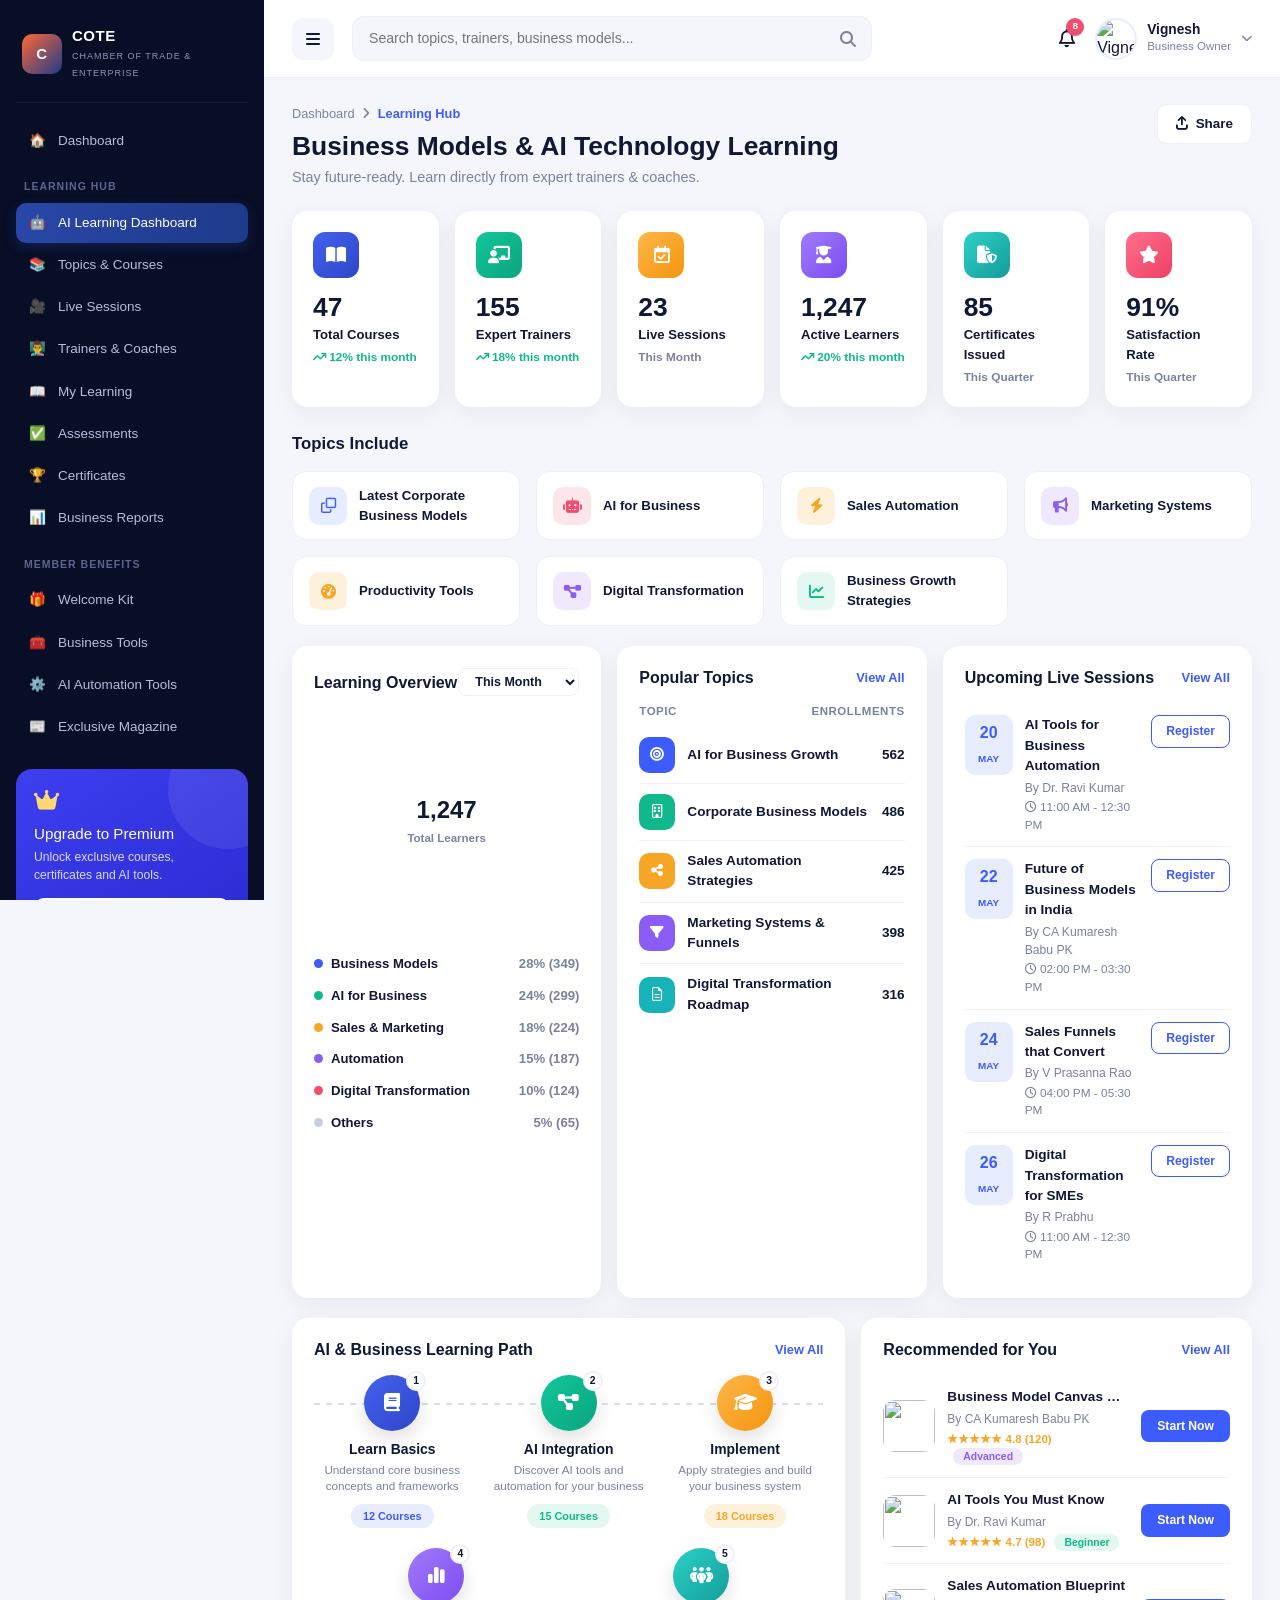
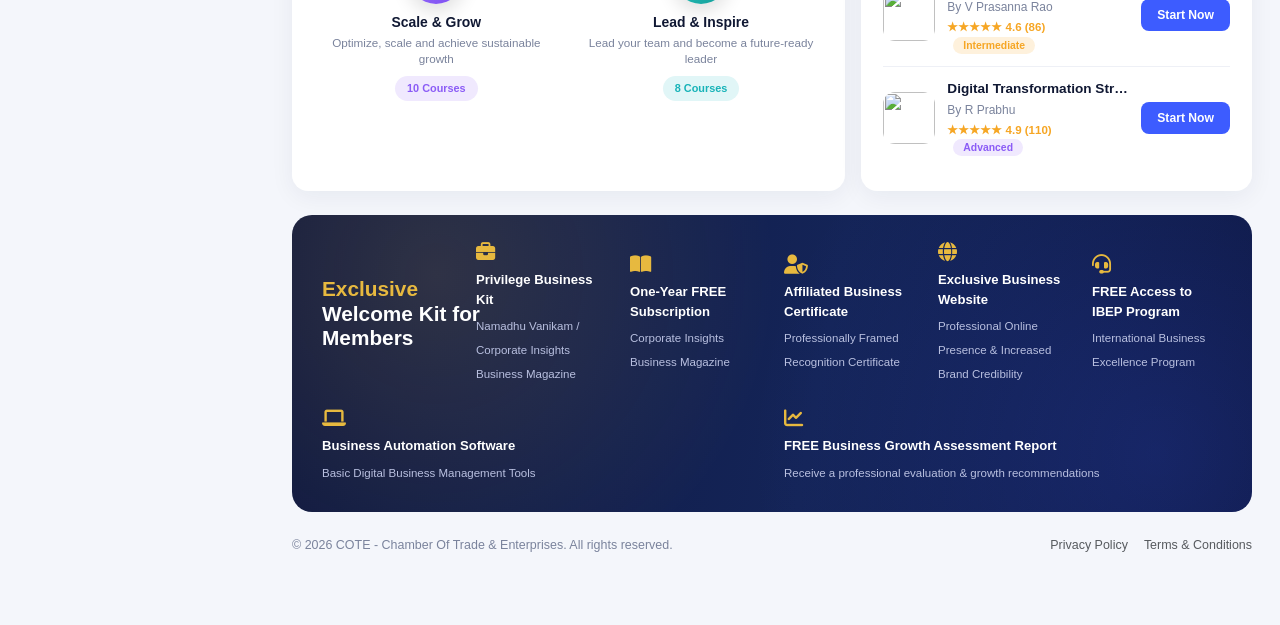
==== commit 38ddde54: "Update business-aitechnology.html" ====
--- a/business-aitechnology.html
+++ b/business-aitechnology.html
@@ -11,7 +11,8 @@
 <link href="https://cdnjs.cloudflare.com/ajax/libs/font-awesome/6.5.2/css/all.min.css" rel="stylesheet">
 <!-- Google Fonts -->
 <link rel="preconnect" href="https://fonts.googleapis.com">
-<link href="https://fonts.googleapis.com/css2?family=Plus+Jakarta+Sans:wght@400;500;600;700;800&family=Sora:wght@600;700;800&display=swap" rel="stylesheet">
+<link href="https://fonts.googleapis.com/css2?family=Poppins:wght@400;500;600;700;800&display=swap" rel="stylesheet">
+<link href="https://fonts.googleapis.com/css2?family=Poppins:wght@400;500;600;700;800&display=swap" rel="stylesheet">
 <!-- Chart.js -->
 <script src="https://cdnjs.cloudflare.com/ajax/libs/Chart.js/4.4.4/chart.umd.min.js"></script>
 
@@ -39,6 +40,7 @@
   --bg:#f4f6fb;
   --card:#ffffff;
   --radius:16px;
+  --navy-darker:#080E26;
   --shadow:0 6px 24px rgba(20,30,70,.06);
   --shadow-hover:0 14px 34px rgba(20,30,70,.12);
 }
@@ -69,7 +71,7 @@
 .sidebar{
   width:264px;
   flex-shrink:0;
-  background:linear-gradient(180deg,var(--navy-950),var(--navy-900) 55%, var(--navy-800));
+  background:var(--navy-darker);color:#CBD5E1;
   color:#cdd4ea;
   position:fixed;
   top:0; left:0; bottom:0;
@@ -79,22 +81,52 @@
   transition:transform .35s ease;
 }
 .sidebar::-webkit-scrollbar{width:5px;}
-.brand{display:flex; align-items:center; gap:10px; padding:4px 8px 20px; color:#fff;}
-.brand .logo-badge{
-  width:44px;height:44px;border-radius:12px;
-  background:radial-gradient(circle at 30% 30%, #263a7a, #0d1740);
-  display:flex;align-items:center;justify-content:center;
-  border:1px solid rgba(255,255,255,.15);
-  font-weight:800; font-family:'Sora',sans-serif; font-size:1rem; color:#fff;
-}
-.brand .brand-text{line-height:1.05;}
-.brand .brand-text b{font-family:'Sora',sans-serif; font-size:1.05rem; letter-spacing:.5px;}
-.brand .brand-text small{display:block; font-size:.6rem; letter-spacing:1.5px; color:#8b93b8;}
-
-.nav-section-label{
-  font-size:.68rem; letter-spacing:1.3px; color:#5c6690;
-  text-transform:uppercase; margin:18px 10px 8px; font-weight:700;
-}
+.brand{
+    display:flex;align-items:center;gap:10px;
+    padding:6px 6px 22px;
+    border-bottom:1px solid rgba(255,255,255,0.06);
+    margin-bottom:18px;
+  }
+  .brand .logo-mark{
+    width:40px;height:40px;border-radius:10px;
+    background:linear-gradient(135deg,#FF6835,#1E3A8A);
+    display:flex;align-items:center;justify-content:center;
+    font-weight:800;color:#fff;font-size:15px;letter-spacing:.5px;
+    flex-shrink:0;
+  }
+  .brand .brand-text{line-height:1.1;}
+  .brand .brand-text b{display:block;font-size:15px;color:#fff;letter-spacing:.5px;}
+  .brand .brand-text span{font-size:9px;color:#8B95B5;letter-spacing:1px;text-transform:uppercase;}
+
+ .nav-group-label{
+    font-size:10.5px;
+    letter-spacing:1px;
+    color:#5C6690;
+    font-weight:600;
+    margin:18px 8px 8px;
+    text-transform:uppercase;
+  }
+  .nav-item{
+    display:flex;align-items:center;gap:12px;
+    padding:10px 12px;
+    border-radius:10px;
+    font-size:13.5px;
+    font-weight:500;
+    color:#B6BEDC;
+    margin-bottom:2px;
+    text-decoration: none;
+    transition:background .15s, color .15s;
+  }
+  .nav-item .ic{
+    width:18px;height:18px;flex-shrink:0;
+    display:flex;align-items:center;justify-content:center;
+  }
+  .nav-item:hover{background:rgba(255,255,255,0.05);color:#fff;}
+  .nav-item.active{
+    background:linear-gradient(90deg,#2947A8,#1E3A8A);
+    color:#fff;
+    box-shadow:0 4px 12px rgba(30,58,138,0.4);
+  }
 .side-link{
   display:flex; align-items:center; gap:12px;
   padding:10px 12px; border-radius:10px; color:#aab2d4;
@@ -377,31 +409,42 @@
   <!-- ===== SIDEBAR ===== -->
   <aside class="sidebar" id="sidebar">
     <div class="brand">
-      <div class="logo-badge">C</div>
+      <div class="logo-mark">C</div>
       <div class="brand-text">
         <b>COTE</b>
-        <small>CHAMBER OF TRADE &amp; ENTERPRISES</small>
+        <span>Chamber of Trade &amp; Enterprise</span>
       </div>
     </div>
 
-    <a href="#" class="side-link"><i class="fa-solid fa-gauge"></i> Dashboard</a>
-
-    <div class="nav-section-label">Learning Hub</div>
-    <a href="#" class="side-link active"><i class="fa-solid fa-robot"></i> AI Learning Dashboard</a>
-    <a href="#" class="side-link"><i class="fa-solid fa-layer-group"></i> Topics &amp; Courses</a>
-    <a href="#" class="side-link"><i class="fa-regular fa-circle-play"></i> Live Sessions</a>
-    <a href="#" class="side-link"><i class="fa-regular fa-user"></i> Trainers &amp; Coaches</a>
-    <a href="#" class="side-link"><i class="fa-solid fa-book-bookmark"></i> My Learning</a>
-    <a href="#" class="side-link"><i class="fa-regular fa-square-check"></i> Assessments</a>
-    <a href="#" class="side-link"><i class="fa-solid fa-certificate"></i> Certificates</a>
-    <a href="#" class="side-link"><i class="fa-regular fa-file-lines"></i> Business Reports</a>
-
-    <div class="nav-section-label">Member Benefits</div>
-    <a href="#" class="side-link"><i class="fa-regular fa-id-badge"></i> Welcome Kit</a>
-    <a href="#" class="side-link"><i class="fa-solid fa-briefcase"></i> Business Tools</a>
-    <a href="#" class="side-link"><i class="fa-solid fa-microchip"></i> AI Automation Tools</a>
-    <a href="#" class="side-link"><i class="fa-regular fa-newspaper"></i> Exclusive Magazine</a>
-
+   <a class="nav-item" href="#"><span class="ic">🏠</span> Dashboard</a>
+
+<div class="nav-group-label">LEARNING HUB</div>
+
+<a class="nav-item active" href="#"><span class="ic">🤖</span> AI Learning Dashboard</a>
+
+<a class="nav-item" href="#"><span class="ic">📚</span> Topics &amp; Courses</a>
+
+<a class="nav-item" href="#"><span class="ic">🎥</span> Live Sessions</a>
+
+<a class="nav-item" href="#"><span class="ic">👨‍🏫</span> Trainers &amp; Coaches</a>
+
+<a class="nav-item" href="#"><span class="ic">📖</span> My Learning</a>
+
+<a class="nav-item" href="#"><span class="ic">✅</span> Assessments</a>
+
+<a class="nav-item" href="#"><span class="ic">🏆</span> Certificates</a>
+
+<a class="nav-item" href="#"><span class="ic">📊</span> Business Reports</a>
+
+<div class="nav-group-label">MEMBER BENEFITS</div>
+
+<a class="nav-item" href="#"><span class="ic">🎁</span> Welcome Kit</a>
+
+<a class="nav-item" href="#"><span class="ic">🧰</span> Business Tools</a>
+
+<a class="nav-item" href="#"><span class="ic">⚙️</span> AI Automation Tools</a>
+
+<a class="nav-item" href="#"><span class="ic">📰</span> Exclusive Magazine</a>
     <div class="premium-card">
       <i class="fa-solid fa-crown crown"></i>
       <h6>Upgrade to Premium</h6>
